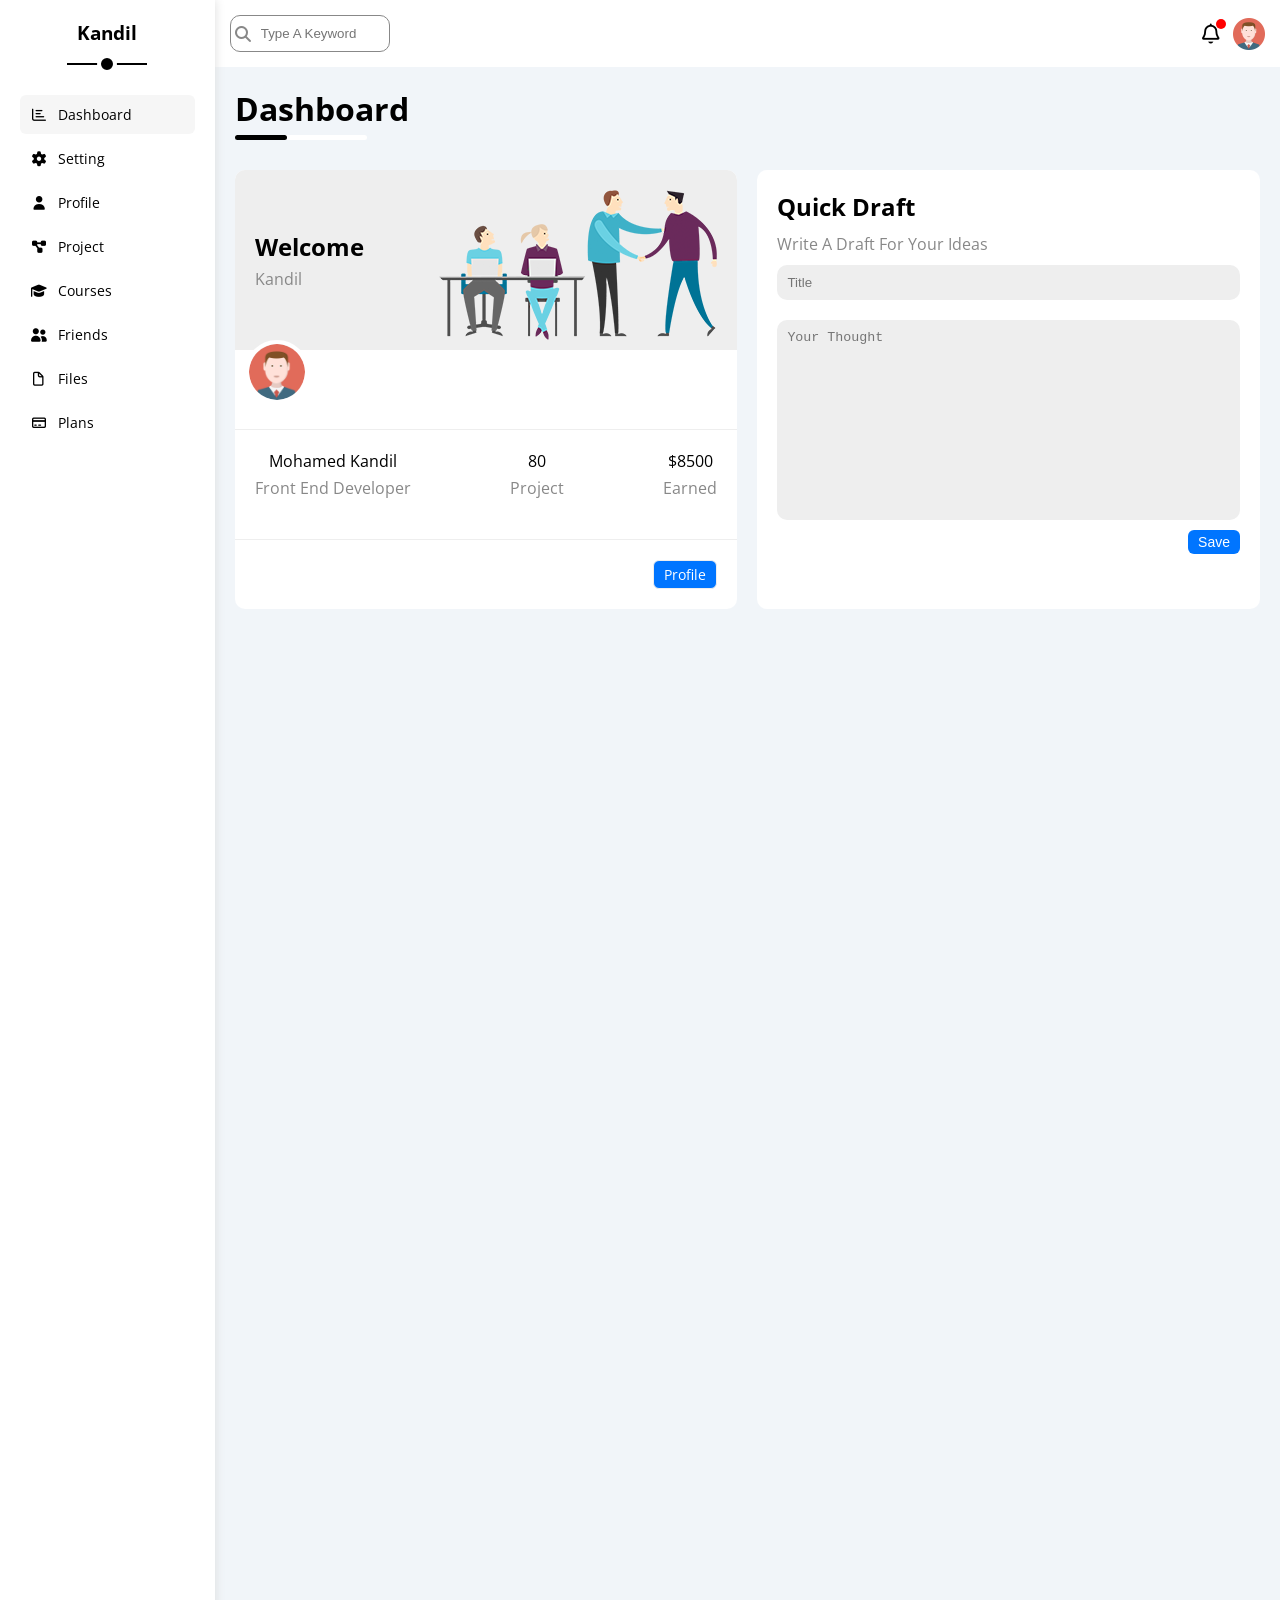
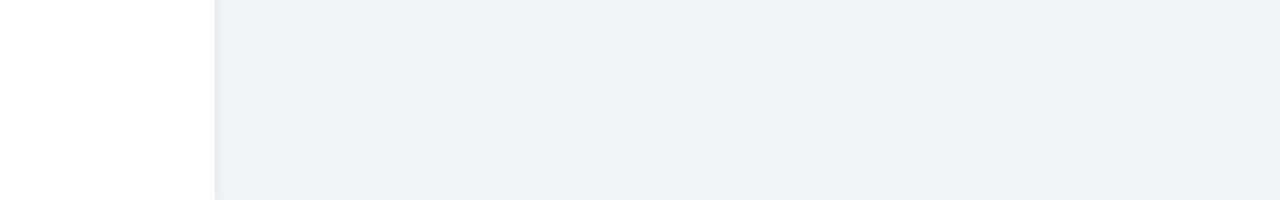
==== index.html @ 18e1a75b "Template 4 Dashboard" ====
<!doctype html>
<html lang="en">
  <head>
    <meta charset="UTF-8" />
    <meta name="viewport" content="width=device-width, initial-scale=1.0" />
    <!-- Google Fonts -->
    <link rel="preconnect" href="https://fonts.googleapis.com" />
    <link rel="preconnect" href="https://fonts.gstatic.com" crossorigin />
    <link
      href="https://fonts.googleapis.com/css2?family=Open+Sans:ital,wght@0,300..800;1,300..800&display=swap"
      rel="stylesheet"
    />
    <!-- Google Fonts -->
    <!-- Font Awesome -->
    <link rel="stylesheet" href="css/all.min.css" />
    <!-- Font Awesome -->
    <!-- FrameWorke Css -->
    <link rel="stylesheet" href="css/framework.css" />
    <!-- FrameWorke Css -->
    <!-- Master Css -->
    <link rel="stylesheet" href="css/master.css" />
    <!-- Master Css -->
    <title>Kandil | Dashboard</title>
  </head>
  <body>
    <div class="page d-flex">
      <div class="sidebar bg-white p-20 p-relative">
        <h3 class="p-relative txt-center mt-0">Kandil</h3>
        <ul>
          <li>
            <a
              class="active d-flex align-center c-black fs-14 radius-6 p-10"
              href="index.html"
            >
              <i class="fa-regular fa-chart-bar fa-fw"></i>
              <span class="hide-mobile">Dashboard</span>
            </a>
          </li>

          <li>
            <a
              class="d-flex align-center c-black fs-14 radius-6 p-10"
              href="settings.html"
            >
              <i class="fa-solid fa-gear fa-fw"></i>
              <span>Setting</span>
            </a>
          </li>

          <li>
            <a
              class="d-flex align-center c-black fs-14 radius-6 p-10"
              href="profile.html"
            >
              <i class="fa-solid fa-user fa-fw"></i>
              <span>Profile</span>
            </a>
          </li>

          <li>
            <a
              class="d-flex align-center c-black fs-14 radius-6 p-10"
              href="project.html"
            >
              <i class="fa-solid fa-diagram-project fa-fw"></i>
              <span>Project</span>
            </a>
          </li>

          <li>
            <a
              class="d-flex align-center c-black fs-14 radius-6 p-10"
              href="courses.html"
            >
              <i class="fa-solid fa-graduation-cap fa-fw"></i>
              <span>Courses</span>
            </a>
          </li>

          <li>
            <a
              class="d-flex align-center c-black fs-14 radius-6 p-10"
              href="friends.html"
            >
              <i class="fa-solid fa-user-group fa-fw"></i>
              <span>Friends</span>
            </a>
          </li>

          <li>
            <a
              class="d-flex align-center c-black fs-14 radius-6 p-10"
              href="files.html"
            >
              <i class="fa-regular fa-file fa-fw"></i>
              <span>Files</span>
            </a>
          </li>

          <li>
            <a
              class="d-flex align-center c-black fs-14 radius-6 p-10"
              href="plans.html"
            >
              <i class="fa-regular fa-credit-card fa-fw"></i>
              <span>Plans</span>
            </a>
          </li>
        </ul>
      </div>
      <div class="content full-width">
        <div class="head bg-white p-15 flex-between">
          <div class="search p-relative">
            <input type="search" placeholder="Type A Keyword" />
          </div>

          <div class="icons d-flex align-center">
            <span class="notification p-relative">
              <i class="fa-regular fa-bell fa-lg"></i>
            </span>
            <img src="images/avatar.png" alt="avatar image" />
          </div>
        </div>
        <h1 class="p-relative">Dashboard</h1>

        <div class="wrapper d-grid gap-20">
          <div class="welcome bg-white radius-10 txt-c-mobile d-block-mobile">
            <div class="intro bg-eee p-20 d-flex flex-between">
              <div>
                <h2 class="m-0">Welcome</h2>
                <p class="c-grey mt-5">Kandil</p>
              </div>
              <img
                src="images/welcome.png"
                class="d-none-mobile"
                alt="welcome image"
              />
            </div>

            <img class="avatar" src="images/avatar.png" alt="avatar image" />

            <div
              class="body d-flex flex-between p-20 d-block-mobile txt-center"
            >
              <div class="txt-center mb-20">
                Mohamed Kandil
                <span class="d-block c-grey mt-5">Front End Developer</span>
              </div>
              <div class="txt-center mb-20">
                80
                <span class="d-block c-grey mt-5">Project</span>
              </div>
              <div class="txt-center mb-20">
                $8500
                <span class="d-block c-grey mt-5">Earned</span>
              </div>
            </div>
            <div class="p-20">
              <a href="profile.html" class="btn-shape visit">Profile</a>
            </div>
          </div>

          <div class="quik-draft bg-white radius-10 p-20">
            <h2 class="m-0 mb-10">Quick Draft</h2>
            <p class="c-grey mb-10">Write A Draft For Your Ideas</p>
            <form class="full-width">
              <input
                class="d-block full-width mb-20 radius-10 p-10 bg-eee"
                type="text"
                placeholder="Title"
              />
              <textarea
                class="d-block full-width p-10 bg-eee radius-10"
                placeholder="Your Thought"
              ></textarea>
            </form>
            <input type="submit" value="Save" class="save btn-shape" />
          </div>
          <!--
          <div class="yearly-targets bg-white radius-6">
            <h2>Yearly Targets</h2>
          </div>

          <div class="tickets-statistics bg-white radius-6">
            <h2>Tickets Statistics</h2>
          </div>

          <div class="latest-news bg-white radius-6"><h2>Latest News</h2></div>

          <div class="latest-tasks bg-white radius-6">
            <h2>Latest Tasks</h2>
          </div>

          <div class="top-search-items bg-white radius-6">
            <h2>Top Search Items</h2>
          </div>

          <div class="latest-uploads bg-white radius-6">
            <h2>Latest Uploads</h2>
          </div>

          <div class="last-project-progress bg-white radius-6">
            <h2>Last Project Progress</h2>
          </div>

          <div class="reminders bg-white radius-6"><h2>Reminders</h2></div>

          <div class="latest-post bg-white radius-6"><h2>Latest Post</h2></div>

          <div class="social-media bg-white radius-6">
            <h2>Social Media Stats</h2>
          </div>

          <div class="projects bg-white radius-6"><h2>Projects</h2></div> -->
        </div>
      </div>
    </div>
  </body>
</html>
---- css/framework.css ----
/*Start Box Model */
.d-block {
  display: block;
}
.d-flex {
  display: flex;
}
.justify-center {
  justify-content: center;
}
.align-center {
  align-items: center;
}
.flex-between {
  display: flex;
  justify-content: space-between;
  align-items: center;
}
.d-grid {
  display: grid;
}
.gap-20 {
  gap: 20px;
}
/* End Box Model */
/* Start Padding */
.p-10 {
  padding: 10px;
}
.p-15 {
  padding: 15px;
}
.p-20 {
  padding: 20px;
}
/* End Padding */
/* Start Margin */
.m-20 {
  margin: 20px;
}
.mt-0 {
  margin-top: 0;
}
.mt-5 {
  margin-top: 5px;
}
.mr-10 {
  margin-right: 10px;
}
.mb-10 {
  margin-bottom: 10px;
}
.mb-20 {
  margin-bottom: 20px;
}
/* End Margin */
/* Start Colors */
.bg-white {
  background-color: white;
}
.bg-green {
  background-color: #f6f6f6;
}
.bg-eee {
  background-color: #eee;
}
.c-black {
  color: black;
}
.c-grey {
  color: var(--grey-color);
}
/* End Colors */
/* Start Fonts */
.txt-center {
  text-align: center;
}
.fs-14 {
  font-size: 14px;
}
/* End Fonts */
/* Start Border */
.radius-6 {
  border-radius: 6px;
}
.radius-10 {
  border-radius: 10px;
}
/* End Border */
/* Start Position */
.p-relative {
  position: relative;
}
/* End Position*/
/* Start Width */
.full-width {
  width: 100%;
}
/* End Width */
/* Start Mobile Media */
@media (max-width: 767px) {
  .txt-c-in-mobile {
    text-align: center;
  }
  .d-block-mobile {
    display: block;
  }
  .d-none-mobile {
    display: none;
  }
}
/* End Mobile Media */
.btn-shape {
  font-size: 14px;
  border: 1px solid #eee;
  border-radius: 6px;
  padding: 4px 10px;
  background-color: var(--blue-color);
  color: white;
  cursor: pointer;
}
---- css/master.css ----
:root {
  --blue-color: #0075ff;
  --blue-alt-color: #0d69d5;
  --orang-color: #f59e0b;
  --red-colo: #f44336;
  --grey-color: #888;
}
* {
  box-sizing: border-box;
  padding: 0;
  margin: 0;
}
body {
  font-family: "Open Sans", sans-serif;
}
*:focus {
  outline: none;
}
a {
  text-decoration: none;
}
ul {
  list-style: none;
}

::-webkit-scrollbar {
  width: 15px;
}
::-webkit-scrollbar-track {
  background-color: white;
}
::-webkit-scrollbar-thumb {
  background-color: var(--blue-color);
}
::-webkit-scrollbar-thumb:hover {
  background-color: var(--blue-alt-color);
}
/*Start Sidbar*/
.page {
  background-color: #f1f5f9;
  min-height: 200vh;
}
.sidebar {
  width: 250px;
  box-shadow: 0 0 10px #ddd;
}
.sidebar > h3 {
  margin-bottom: 50px;
}
.sidebar > h3::before {
  content: "";
  position: absolute;
  background-color: black;
  width: 80px;
  height: 2px;
  bottom: -20px;
  left: 50%;
  transform: translateX(-50%);
}
.sidebar > h3::after {
  content: "";
  position: absolute;
  background-color: black;
  width: 12px;
  height: 12px;
  border-radius: 50%;
  left: 50%;
  transform: translateX(-50%);
  bottom: -29px;
  border: 4px solid white;
}
.sidebar ul li a {
  margin-bottom: 5px;
  transition: 0.3s;
}
.sidebar ul li a span {
  font-size: 14px;
  margin-left: 10px;
}
.sidebar ul li a.active,
.sidebar ul li a:hover {
  background-color: #f6f6f6;
}
@media (max-width: 767px) {
  .sidebar {
    width: 58px;
    padding: 10px;
  }
  .sidebar > h3 {
    font-size: 13px;
    margin-bottom: 15px;
  }
  .sidebar > h3::before,
  .sidebar > h3::after {
    display: none;
  }
  .sidebar ul li span {
    display: none;
  }
}
/*End Sidbar*/
/* Start Content => Head */
.content {
  overflow: hidden;
}
.head .search::before {
  content: "\f002";
  position: absolute;
  font-family: "Font Awesome 5 Free";
  font-weight: 900;
  color: var(--grey-color);
  top: 50%;
  left: 5px;
  transform: translateY(-50%);
}
.head .search input {
  padding: 10px;
  padding-left: 30px;
  border: 1px solid var(--grey-color);
  border-radius: 10px;
  width: 160px;
  caret-color: var(--grey-color);
  transition: 0.3s;
}
.head .search input:focus {
  width: 200px;
}
.head .search input:focus::placeholder {
  opacity: 0;
}

.head .icons .notification::before {
  content: "";
  position: absolute;
  width: 10px;
  height: 10px;
  border-radius: 50%;
  background-color: red;
  top: -4px;
  right: -3px;
}
.head .icons img {
  width: 32px;
  height: 32px;
  margin-left: 10px;
}
/* End Content => Head*/
/* Start page Heading */
.page h1 {
  margin: 20px 20px 40px;
}
.page h1::before,
.page h1::after {
  content: "";
  position: absolute;
  height: 3px;
  left: 0;
  bottom: -10px;
  border: 1px solid transparent;
  border-radius: 10px;
}
.page h1::before {
  background-color: white;
  width: 130px;
}
.page h1::after {
  background-color: black;
  width: 50px;
}
/* End page Heading */
/* Start Wrapper */
.wrapper {
  grid-template-columns: repeat(auto-fill, minmax(450px, 1fr));
  margin-left: 20px;
  margin-right: 20px;
}
.wrapper .welcome {
  overflow: hidden;
}
.wrapper .welcome .intro img {
  margin-bottom: -10px;
}
.wrapper .welcome img.avatar {
  width: 64px;
  height: 64px;
  border-radius: 50%;
  border: 4px solid white;
  margin-top: -10px;
  margin-left: 10px;
}
@media (max-width: 767px) {
  .wrapper .welcome img.avatar {
    text-align: center;
    display: block;
    margin: -10px auto;
  }
}
.wrapper .welcome .body {
  margin-top: 20px;
  border-top: 1px solid #eee;
  border-bottom: 1px solid #eee;
}
.wrapper .welcome .visit {
  display: block;
  width: fit-content;
  margin-left: auto;
}
.quik-draft input {
  outline: none;
  border: none;
}
.quik-draft textarea {
  resize: none;
  border: none;
  height: 200px;
}
.quik-draft .save {
  display: block;
  width: fit-content;
  margin-left: auto;
  margin-top: 10px;
}
@media (max-width: 767px) {
  .wrapper {
    grid-template-columns: minmax(200px, 1fr);
  }
}
/* End Wrapper */
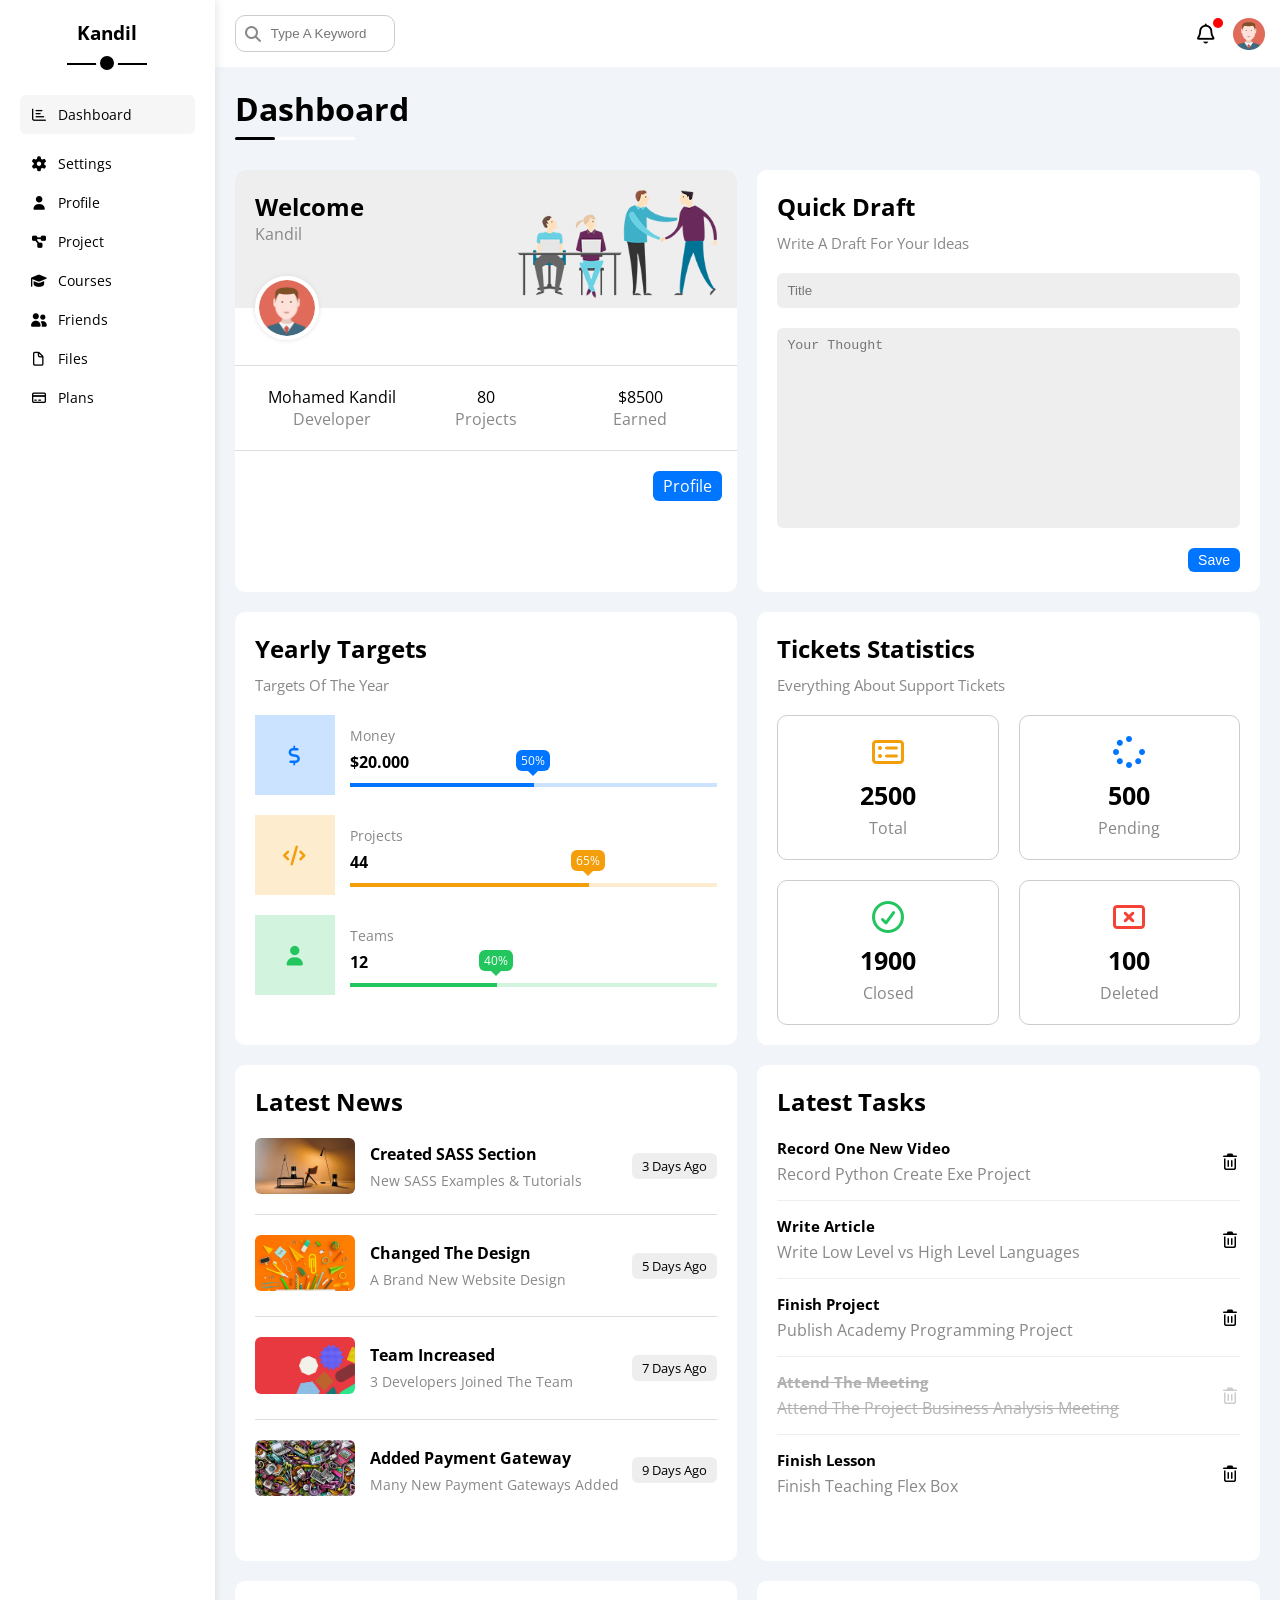
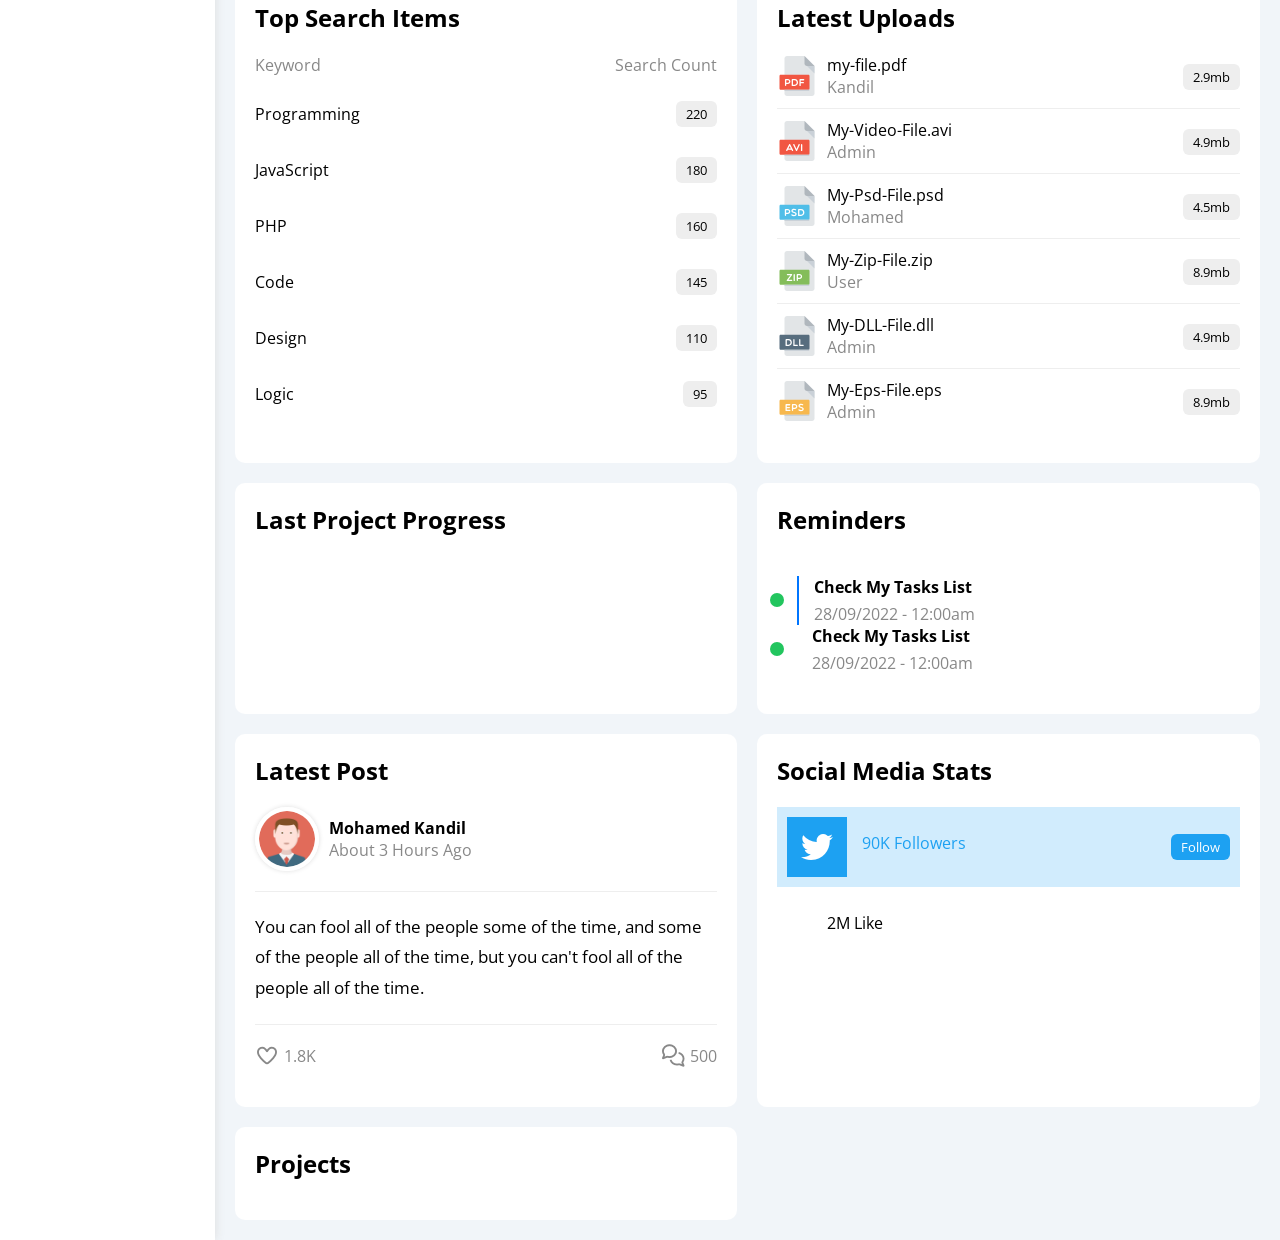
==== commit 8137ae4e: "add Top Search section" ====
--- a/index.html
+++ b/index.html
@@ -22,18 +22,20 @@
     <!-- Master Css -->
     <title>Kandil | Dashboard</title>
   </head>
+
   <body>
     <div class="page d-flex">
+      <!-- Start Sidebar -->
       <div class="sidebar bg-white p-20 p-relative">
-        <h3 class="p-relative txt-center mt-0">Kandil</h3>
+        <h3 class="m-0 txt-center p-relative">Kandil</h3>
         <ul>
           <li>
             <a
-              class="active d-flex align-center c-black fs-14 radius-6 p-10"
+              class="active d-flex align-center fs-14 c-black radius-6 p-10 mb-10"
               href="index.html"
             >
               <i class="fa-regular fa-chart-bar fa-fw"></i>
-              <span class="hide-mobile">Dashboard</span>
+              <span class="">Dashboard</span>
             </a>
           </li>
 
@@ -43,7 +45,7 @@
               href="settings.html"
             >
               <i class="fa-solid fa-gear fa-fw"></i>
-              <span>Setting</span>
+              <span>Settings</span>
             </a>
           </li>
 
@@ -108,12 +110,15 @@
           </li>
         </ul>
       </div>
-      <div class="content full-width">
+      <!-- End Sidebar -->
+
+      <!-- Start Content -->
+      <div class="content w-full">
+        <!-- Start Head -->
         <div class="head bg-white p-15 flex-between">
           <div class="search p-relative">
-            <input type="search" placeholder="Type A Keyword" />
-          </div>
-
+            <input class="p-10" type="search" placeholder="Type A Keyword" />
+          </div>
           <div class="icons d-flex align-center">
             <span class="notification p-relative">
               <i class="fa-regular fa-bell fa-lg"></i>
@@ -121,99 +126,462 @@
             <img src="images/avatar.png" alt="avatar image" />
           </div>
         </div>
+        <!-- End Head -->
+
+        <!-- Start Heading -->
         <h1 class="p-relative">Dashboard</h1>
+        <!-- End Heading -->
 
         <div class="wrapper d-grid gap-20">
-          <div class="welcome bg-white radius-10 txt-c-mobile d-block-mobile">
-            <div class="intro bg-eee p-20 d-flex flex-between">
-              <div>
-                <h2 class="m-0">Welcome</h2>
-                <p class="c-grey mt-5">Kandil</p>
+          <!-- Start  Box Welcome -->
+          <div class="welcome bg-white radius-10 txt-c-mobile">
+            <div class="intro d-flex space-between bg-eee p-20">
+              <div>
+                <h2 class="mt-0">Welcome</h2>
+                <p class="c-grey">Kandil</p>
               </div>
               <img
                 src="images/welcome.png"
+                alt="welcome image"
                 class="d-none-mobile"
-                alt="welcome image"
               />
             </div>
-
-            <img class="avatar" src="images/avatar.png" alt="avatar image" />
-
-            <div
-              class="body d-flex flex-between p-20 d-block-mobile txt-center"
-            >
-              <div class="txt-center mb-20">
-                Mohamed Kandil
-                <span class="d-block c-grey mt-5">Front End Developer</span>
-              </div>
-              <div class="txt-center mb-20">
-                80
-                <span class="d-block c-grey mt-5">Project</span>
-              </div>
-              <div class="txt-center mb-20">
-                $8500
-                <span class="d-block c-grey mt-5">Earned</span>
-              </div>
-            </div>
-            <div class="p-20">
-              <a href="profile.html" class="btn-shape visit">Profile</a>
-            </div>
-          </div>
-
-          <div class="quik-draft bg-white radius-10 p-20">
-            <h2 class="m-0 mb-10">Quick Draft</h2>
-            <p class="c-grey mb-10">Write A Draft For Your Ideas</p>
-            <form class="full-width">
+            <img src="images/avatar.png" alt="avatar image" class="avatar" />
+            <div class="body d-flex txt-center p-20 mt-20 mb-20 d-block-mobile">
+              <div>
+                Mohamed Kandil<span class="c-grey d-block">Developer</span>
+              </div>
+              <div>80<span class="c-grey d-block">Projects</span></div>
+              <div>$8500 <span class="c-grey d-block">Earned</span></div>
+            </div>
+            <a
+              href="profile.htlm"
+              class="visit bg-blue c-white d-block w-fit btn-shape"
+              >Profile</a
+            >
+          </div>
+          <!-- End  Box Welcome -->
+
+          <!-- Start Box Quick Draft -->
+          <div class="quick-draft p-20 bg-white radius-10">
+            <h2 class="mt-0 mb-10">Quick Draft</h2>
+            <p class="mt-0 mb-20 c-grey fs-15">Write A Draft For Your Ideas</p>
+
+            <form>
               <input
-                class="d-block full-width mb-20 radius-10 p-10 bg-eee"
                 type="text"
                 placeholder="Title"
+                class="d-block w-full p-10 radius-6 mb-20 bg-eee"
               />
               <textarea
-                class="d-block full-width p-10 bg-eee radius-10"
                 placeholder="Your Thought"
+                class="d-block w-full p-10 radius-6 mb-20 bg-eee"
               ></textarea>
+              <input
+                type="submit"
+                value="Save"
+                class="save fs-14 bg-blue c-white d-block w-fit btn-shape"
+              />
             </form>
-            <input type="submit" value="Save" class="save btn-shape" />
-          </div>
-          <!--
-          <div class="yearly-targets bg-white radius-6">
-            <h2>Yearly Targets</h2>
-          </div>
-
-          <div class="tickets-statistics bg-white radius-6">
-            <h2>Tickets Statistics</h2>
-          </div>
-
-          <div class="latest-news bg-white radius-6"><h2>Latest News</h2></div>
-
-          <div class="latest-tasks bg-white radius-6">
-            <h2>Latest Tasks</h2>
-          </div>
-
-          <div class="top-search-items bg-white radius-6">
-            <h2>Top Search Items</h2>
-          </div>
-
-          <div class="latest-uploads bg-white radius-6">
-            <h2>Latest Uploads</h2>
-          </div>
-
-          <div class="last-project-progress bg-white radius-6">
-            <h2>Last Project Progress</h2>
-          </div>
-
-          <div class="reminders bg-white radius-6"><h2>Reminders</h2></div>
-
-          <div class="latest-post bg-white radius-6"><h2>Latest Post</h2></div>
-
-          <div class="social-media bg-white radius-6">
-            <h2>Social Media Stats</h2>
-          </div>
-
-          <div class="projects bg-white radius-6"><h2>Projects</h2></div> -->
+          </div>
+          <!-- End Box Quick Draft -->
+
+          <!-- Start Box Yearly Targets -->
+          <div class="targets p-20 bg-white radius-10">
+            <h2 class="mt-0 mb-10">Yearly Targets</h2>
+            <p class="mt-0 mb-20 c-grey fs-15">Targets Of The Year</p>
+
+            <div class="target-row mb-20 flex-center blue">
+              <div class="icon flex-center blue">
+                <i class="fa-solid fa-dollar-sign fa-lg c-blue"></i>
+              </div>
+
+              <div class="details">
+                <span class="c-grey fs-14">Money</span>
+                <span class="d-block mt-5 mb-10 fw-bold">$20.000</span>
+                <div class="progress p-relative">
+                  <span class="bg-blue blue" style="width: 50%">
+                    <span class="bg-blue">50%</span>
+                  </span>
+                </div>
+              </div>
+            </div>
+
+            <div class="target-row mb-20 flex-center orange">
+              <div class="icon flex-center orange">
+                <i class="fa-solid fa-code fa-lg c-orange"></i>
+              </div>
+
+              <div class="details">
+                <span class="c-grey fs-14">Projects</span>
+                <span class="d-block mt-5 mb-10 fw-bold">44</span>
+                <div class="progress p-relative">
+                  <span class="bg-orange orange" style="width: 65%">
+                    <span class="bg-orange">65%</span>
+                  </span>
+                </div>
+              </div>
+            </div>
+
+            <div class="target-row mb-20 flex-center green">
+              <div class="icon flex-center green">
+                <i class="fa-solid fa-user fa-lg c-green"></i>
+              </div>
+
+              <div class="details">
+                <span class="c-grey fs-14">Teams</span>
+                <span class="d-block mt-5 mb-10 fw-bold">12</span>
+                <div class="progress p-relative">
+                  <span class="bg-green green" style="width: 40%">
+                    <span class="bg-green">40%</span>
+                  </span>
+                </div>
+              </div>
+            </div>
+          </div>
+          <!-- Start Box Yearly Targets -->
+
+          <!-- Start Tickets -->
+          <div class="tickets p-20 bg-white radius-10">
+            <h2 class="mt-0 mb-10">Tickets Statistics</h2>
+            <p class="mt-0 mb-20 c-grey fs-15">
+              Everything About Support Tickets
+            </p>
+            <div class="d-flex gap-20 f-wrap txt-center">
+              <div class="box p-20 radius-10 c-grey">
+                <i
+                  class="fa-regular fa-rectangle-list fa-2x mb-10 c-orange"
+                ></i>
+                <span class="d-block mb-5 c-black fs-25 fw-bold">2500</span
+                >Total
+              </div>
+
+              <div class="box p-20 radius-10 c-grey">
+                <i class="fa-solid fa-spinner fa-2x mb-10 c-blue"></i>
+                <span class="d-block mb-5 c-black fs-25 fw-bold">500</span
+                >Pending
+              </div>
+
+              <div class="box p-20 radius-10 c-grey">
+                <i class="fa-regular fa-circle-check fa-2x mb-10 c-green"></i>
+                <span class="d-block mb-5 c-black fs-25 fw-bold">1900</span
+                >Closed
+              </div>
+
+              <div class="box p-20 radius-10 c-grey">
+                <i class="fa-regular fa-rectangle-xmark fa-2x mb-10 c-red"></i>
+                <span class="d-block mb-5 c-black fs-25 fw-bold">100</span
+                >Deleted
+              </div>
+            </div>
+          </div>
+          <!-- End Tickets -->
+
+          <!-- Start News -->
+          <div class="news p-20 bg-white radius-10">
+            <h2 class="mt-0 mb-20">Latest News</h2>
+
+            <div class="new-row d-flex flex-between mb-20 pb-20">
+              <img src="images/news-01.png" alt="news-01" class="radius-6" />
+              <div class="info">
+                <h3 class="mt-0 mb-6 fs-16">Created SASS Section</h3>
+                <p class="c-grey fs-14">New SASS Examples & Tutorials</p>
+              </div>
+              <div class="btn-shape bg-eee w-fit fs-13">3 Days Ago</div>
+            </div>
+
+            <div class="new-row d-flex flex-between mb-20 pb-20">
+              <div>
+                <img src="images/news-02.png" alt="news-02" class="radius-6" />
+              </div>
+              <div class="info">
+                <h3 class="mt-0 mb-6 fs-16">Changed The Design</h3>
+                <p class="c-grey fs-14">A Brand New Website Design</p>
+              </div>
+              <div class="btn-shape bg-eee w-fit fs-13">5 Days Ago</div>
+            </div>
+
+            <div class="new-row d-flex flex-between mb-20 pb-20">
+              <div>
+                <img src="images/news-03.png" alt="news-03" class="radius-6" />
+              </div>
+              <div class="info">
+                <h3 class="mt-0 mb-6 fs-16">Team Increased</h3>
+                <p class="c-grey fs-14">3 Developers Joined The Team</p>
+              </div>
+              <div class="btn-shape bg-eee w-fit fs-13">7 Days Ago</div>
+            </div>
+
+            <div class="new-row d-flex flex-between mb-20 pb-20">
+              <div>
+                <img src="images/news-04.png" alt="news-04" class="radius-6" />
+              </div>
+              <div class="info">
+                <h3 class="mt-0 mb-6 fs-16">Added Payment Gateway</h3>
+                <p class="c-grey fs-14">Many New Payment Gateways Added</p>
+              </div>
+              <div class="btn-shape bg-eee w-fit fs-13">9 Days Ago</div>
+            </div>
+          </div>
+          <!-- End News -->
+
+          <!-- Start Tasks -->
+          <div class="tasks p-20 bg-white radius-10">
+            <h2 class="mt-0 mb-20">Latest Tasks</h2>
+
+            <div class="task-row flex-between mb-15 pb-15">
+              <div class="info">
+                <h2 class="mb-5 fs-15">Record One New Video</h2>
+                <p class="m-0 c-grey">Record Python Create Exe Project</p>
+              </div>
+
+              <div class="icon">
+                <i class="fa-regular fa-trash-can delete"></i>
+              </div>
+            </div>
+
+            <div class="task-row flex-between mb-15 pb-15">
+              <div class="info">
+                <h2 class="mb-5 fs-15">Write Article</h2>
+                <p class="m-0 c-grey">
+                  Write Low Level vs High Level Languages
+                </p>
+              </div>
+              <div class="icon">
+                <i class="fa-regular fa-trash-can delete"></i>
+              </div>
+            </div>
+
+            <div class="task-row flex-between mb-15 pb-15">
+              <div class="info">
+                <h2 class="mb-5 fs-15">Finish Project</h2>
+                <p class="m-0 c-grey">Publish Academy Programming Project</p>
+              </div>
+              <div class="icon">
+                <i class="fa-regular fa-trash-can delete"></i>
+              </div>
+            </div>
+
+            <div class="task-row flex-between mb-15 pb-15">
+              <div class="info done">
+                <h2 class="mb-5 fs-15">Attend The Meeting</h2>
+                <p class="m-0">Attend The Project Business Analysis Meeting</p>
+              </div>
+              <div class="icon c-ccc">
+                <i class="fa-regular fa-trash-can delete"></i>
+              </div>
+            </div>
+
+            <div class="task-row flex-between mb-15 pb-15">
+              <div class="info">
+                <h2 class="mb-5 fs-15">Finish Lesson</h2>
+                <p class="m-0 c-grey">Finish Teaching Flex Box</p>
+              </div>
+              <div class="icon">
+                <i class="fa-regular fa-trash-can delete"></i>
+              </div>
+            </div>
+          </div>
+          <!-- End Tasks -->
+
+          <!-- Start Top Search Items -->
+          <div class="search p-20 bg-white radius-10">
+            <h2 class="mt-0 mb-20">Top Search Items</h2>
+
+            <div class="item-head d-flex flex-between c-grey mb-10">
+              <div>Keyword</div>
+              <div>Search Count</div>
+            </div>
+
+            <div class="items d-flex flex-between pt-15 pb-15">
+              <span class="">Programming</span>
+              <span class="fs-13 bg-eee btn-shape">220</span>
+            </div>
+            <div class="items d-flex flex-between pt-15 pb-15">
+              <span>JavaScript</span>
+              <span class="fs-13 bg-eee btn-shape">180</span>
+            </div>
+            <div class="items d-flex flex-between pt-15 pb-15">
+              <span>PHP</span>
+              <span class="fs-13 bg-eee btn-shape">160</span>
+            </div>
+            <div class="items d-flex flex-between pt-15 pb-15">
+              <span>Code</span>
+              <span class="fs-13 bg-eee btn-shape">145</span>
+            </div>
+            <div class="items d-flex flex-between pt-15 pb-15">
+              <span>Design</span>
+              <span class="fs-13 bg-eee btn-shape">110</span>
+            </div>
+            <div class="items d-flex flex-between pt-15 pb-15">
+              <span>Logic</span>
+              <span class="fs-13 bg-eee btn-shape">95</span>
+            </div>
+          </div>
+          <!-- End Top Search Items -->
+
+          <!-- Start Uploads -->
+          <div class="uploads p-20 bg-white radius-10">
+            <h2 class="mt-0 mb-20">Latest Uploads</h2>
+
+            <div class="upload-row d-flex flex-between mb-10 pb-10">
+              <div class="d-flex align-center">
+                <img src="images/pdf.svg" alt="pdf image" />
+                <div>
+                  <span>my-file.pdf</span>
+                  <span class="d-block c-grey">Kandil</span>
+                </div>
+              </div>
+              <div><span class="btn-shape bg-eee fs-13">2.9mb</span></div>
+            </div>
+
+            <div class="upload-row d-flex flex-between mb-10 pb-10">
+              <div class="d-flex align-center">
+                <img src="images/avi.svg" alt="avi image" />
+                <div>
+                  <span>My-Video-File.avi</span>
+                  <span class="d-block c-grey">Admin</span>
+                </div>
+              </div>
+              <div><span class="btn-shape bg-eee fs-13">4.9mb</span></div>
+            </div>
+
+            <div class="upload-row d-flex flex-between mb-10 pb-10">
+              <div class="d-flex align-center">
+                <img src="images/psd.svg" alt="psd image" />
+                <div>
+                  <span>My-Psd-File.psd</span>
+                  <span class="d-block c-grey">Mohamed</span>
+                </div>
+              </div>
+              <div><span class="btn-shape bg-eee fs-13">4.5mb</span></div>
+            </div>
+
+            <div class="upload-row d-flex flex-between mb-10 pb-10">
+              <div class="d-flex align-center">
+                <img src="images/zip.svg" alt="psd image" />
+                <div>
+                  <span>My-Zip-File.zip</span>
+                  <span class="d-block c-grey">User</span>
+                </div>
+              </div>
+              <div><span class="btn-shape bg-eee fs-13">8.9mb</span></div>
+            </div>
+
+            <div class="upload-row d-flex flex-between mb-10 pb-10">
+              <div class="d-flex align-center">
+                <img src="images/dll.svg" alt="psd image" />
+                <div>
+                  <span>My-DLL-File.dll</span>
+                  <span class="d-block c-grey">Admin</span>
+                </div>
+              </div>
+              <div><span class="btn-shape bg-eee fs-13">4.9mb</span></div>
+            </div>
+
+            <div class="upload-row d-flex flex-between mb-10 pb-10">
+              <div class="d-flex align-center">
+                <img src="images/eps.svg" alt="psd image" />
+                <div>
+                  <span>My-Eps-File.eps</span>
+                  <span class="d-block c-grey">Admin</span>
+                </div>
+              </div>
+              <div><span class="btn-shape bg-eee fs-13">8.9mb</span></div>
+            </div>
+          </div>
+          <!-- End Uploads -->
+
+          <!-- Start Project Progress -->
+          <div class="project-progress p-20 bg-white radius-10">
+            <h2 class="mt-0 mb-20">Last Project Progress</h2>
+          </div>
+          <!-- End Project Progress -->
+
+          <!-- Start Reminders -->
+          <div class="reminders p-20 bg-white radius-10">
+            <h2 class="mt-0 mb-20">Reminders</h2>
+            <ul class="p-20">
+              <li class="p-relative">
+                <span class="circle"></span>
+                <div class="pl-15 blue">
+                  <p class="fw-bold mb-5">Check My Tasks List</p>
+                  <span class="d-block c-grey">28/09/2022 - 12:00am </span>
+                </div>
+              </li>
+
+              <li class="p-relative">
+                <span class="circle"></span>
+                <div class="pl-15 green">
+                  <p class="fw-bold mb-5">Check My Tasks List</p>
+                  <span class="d-block c-grey">28/09/2022 - 12:00am </span>
+                </div>
+              </li>
+            </ul>
+          </div>
+          <!-- End Reminders -->
+
+          <!-- Start Post -->
+          <div class="post p-20 bg-white radius-10">
+            <h2 class="mt-0 mb-20">Latest Post</h2>
+            <div class="post-header d-flex align-center pb-20">
+              <img src="images/avatar.png" alt="avatar image" />
+              <div>
+                <span class="d-block fw-bold">Mohamed Kandil</span>
+                <span class="d-block c-grey">About 3 Hours Ago</span>
+              </div>
+            </div>
+            <div class="post-paragraph pt-20 pb-20 fs-17">
+              <p>
+                You can fool all of the people some of the time, and some of the
+                people all of the time, but you can't fool all of the people all
+                of the time.
+              </p>
+            </div>
+            <div class="icons d-flex flex-between pt-20 pb-20 c-grey">
+              <div>
+                <i class="fa-regular fa-heart fa-lg"></i>
+                <span>1.8K</span>
+              </div>
+              <div>
+                <i class="fa-regular fa-comments fa-lg"></i>
+                <span>500</span>
+              </div>
+            </div>
+          </div>
+          <!-- End Post -->
+
+          <!-- Start Social Media -->
+          <div class="social-media p-20 bg-white radius-10">
+            <h2 class="mt-0 mb-20">Social Media Stats</h2>
+            <div class="box twitter flex-between p-10 mb-10">
+              <i
+                class="fa-brands fa-twitter fa-2x c-white d-flex flex-center"
+              ></i>
+              <span class="social-stats">90K Followers</span>
+              <a href="#" class="btn-shape fs-13 c-white">Follow</a>
+            </div>
+
+            <div class="box facebook flex-between p-10 mb-10">
+              <i
+                class="fa-brands fa-facebook-f fa-2x c-white d-flex flex-center"
+              ></i>
+              <span class="social-stats">2M Like</span>
+              <a href="#" class="btn-shape fs-13 c-white">Like</a>
+            </div>
+          </div>
+          <!-- End Social Media -->
+
+          <!-- Start Projects - table -->
+          <div class="project-table p-20 bg-white radius-10 w-full">
+            <h2 class="mt-0 mb-20">Projects</h2>
+          </div>
+          <!-- End  Projects - table -->
         </div>
       </div>
+      <!-- End Content -->
     </div>
   </body>
 </html>
+<!--  -->
+<!-- <i class="fa-solid fa-user fa-lg green"></i> -->
--- a/css/framework.css
+++ b/css/framework.css
@@ -1,4 +1,15 @@
+:root {
+  --blue-color: #0075ff;
+  --blue-alt-color: #0d69d5;
+  --orange-color: #f59e0b;
+  --green-color: #22c55e;
+  --red-color: #f44336;
+  --grey-color: #888;
+}
 /*Start Box Model */
+.d-none {
+  display: none;
+}
 .d-block {
   display: block;
 }
@@ -8,14 +19,25 @@
 .justify-center {
   justify-content: center;
 }
+.space-between {
+  justify-content: space-between;
+}
 .align-center {
   align-items: center;
+}
+.f-wrap {
+  flex-wrap: wrap;
 }
 .flex-between {
   display: flex;
   justify-content: space-between;
   align-items: center;
 }
+.flex-center {
+  display: flex;
+  justify-content: center;
+  align-items: center;
+}
 .d-grid {
   display: grid;
 }
@@ -23,7 +45,11 @@
   gap: 20px;
 }
 /* End Box Model */
+
 /* Start Padding */
+.p-0 {
+  padding: 0;
+}
 .p-10 {
   padding: 10px;
 }
@@ -33,8 +59,36 @@
 .p-20 {
   padding: 20px;
 }
+.p-40 {
+  padding: 40px;
+}
+.pt-15 {
+  padding-top: 15px;
+}
+.pt-20 {
+  padding-top: 20px;
+}
+.pr-10 {
+  padding-right: 10px;
+}
+.pb-15 {
+  padding-bottom: 15px;
+}
+.pb-10 {
+  padding-bottom: 10px;
+}
+.pb-20 {
+  padding-bottom: 20px;
+}
+.pl-15{
+  padding-left: 15px;
+}
 /* End Padding */
+
 /* Start Margin */
+.m-0 {
+  margin: 0;
+}
 .m-20 {
   margin: 20px;
 }
@@ -44,41 +98,123 @@
 .mt-5 {
   margin-top: 5px;
 }
+.mt-10 {
+  margin-top: 10px;
+}
+.mt-20 {
+  margin-top: 20px;
+}
 .mr-10 {
   margin-right: 10px;
 }
+.mr-15 {
+  margin-right: 15px;
+}
+.mr-20 {
+  margin-right: 20px;
+}
+.mb-5 {
+  margin-bottom: 5px;
+}
+.mb-6 {
+  margin-bottom: 6px;
+}
 .mb-10 {
   margin-bottom: 10px;
 }
+.mb-15 {
+  margin-bottom: 15px;
+}
 .mb-20 {
   margin-bottom: 20px;
 }
+.ml-10 {
+  margin-left: 10px;
+}
 /* End Margin */
+
 /* Start Colors */
+.c-white {
+  color: white;
+}
+.c-black {
+  color: black;
+}
+.c-grey {
+  color: var(--grey-color);
+}
+.c-blue {
+  color: var(--blue-color);
+}
+.c-orange {
+  color: var(--orange-color);
+}
+.c-red {
+  color: var(--red-color);
+}
+.c-green {
+  color: var(--green-color);
+}
+.c-ccc {
+  color: #ccc;
+}
+
+/* End Colors */
+
+/* Start Background - Colors */
 .bg-white {
   background-color: white;
 }
+.bg-grey {
+  background-color: #f6f6f6;
+}
+.bg-blue {
+  background-color: var(--blue-color);
+}
+.bg-orange {
+  background-color: var(--orange-color);
+}
 .bg-green {
-  background-color: #f6f6f6;
+  background-color: var(--green-color);
 }
 .bg-eee {
   background-color: #eee;
 }
-.c-black {
-  color: black;
-}
-.c-grey {
-  color: var(--grey-color);
-}
-/* End Colors */
+/* End Background - Colors */
+
 /* Start Fonts */
 .txt-center {
   text-align: center;
 }
+.fs-13 {
+  font-size: 13px;
+}
 .fs-14 {
   font-size: 14px;
 }
+.fs-15 {
+  font-size: 15px;
+}
+.fs-16 {
+  font-size: 16px;
+}
+.fs-17 {
+  font-size: 17px;
+}
+.fs-18 {
+  font-size: 18px;
+}
+.fs-20 {
+  font-size: 20px;
+}
+.fs-25 {
+  font-size: 25px;
+}
+.fw-bold {
+  font-weight: 700;
+}
 /* End Fonts */
+
 /* Start Border */
 .radius-6 {
   border-radius: 6px;
@@ -87,19 +223,28 @@
   border-radius: 10px;
 }
 /* End Border */
+
 /* Start Position */
 .p-relative {
   position: relative;
 }
+.p-absolute {
+  position: absolute;
+}
 /* End Position*/
+
 /* Start Width */
-.full-width {
+.w-full {
   width: 100%;
 }
+.w-fit {
+  width: fit-content;
+}
 /* End Width */
+
 /* Start Mobile Media */
 @media (max-width: 767px) {
-  .txt-c-in-mobile {
+  .txt-c-mobile {
     text-align: center;
   }
   .d-block-mobile {
@@ -108,14 +253,15 @@
   .d-none-mobile {
     display: none;
   }
+  .w-100 {
+    width: 100%;
+  }
 }
 /* End Mobile Media */
+
+/* Start Static Shap */
 .btn-shape {
-  font-size: 14px;
-  border: 1px solid #eee;
   border-radius: 6px;
   padding: 4px 10px;
-  background-color: var(--blue-color);
-  color: white;
-  cursor: pointer;
-}
+}
+/* End Static Shap */
--- a/css/master.css
+++ b/css/master.css
@@ -1,8 +1,9 @@
 :root {
   --blue-color: #0075ff;
   --blue-alt-color: #0d69d5;
-  --orang-color: #f59e0b;
-  --red-colo: #f44336;
+  --orange-color: #f59e0b;
+  --green-color: #22c55e;
+  --red-color: #f44336;
   --grey-color: #888;
 }
 * {
@@ -21,8 +22,8 @@
 }
 ul {
   list-style: none;
-}
-
+  padding: 0;
+}
 ::-webkit-scrollbar {
   width: 15px;
 }
@@ -35,11 +36,14 @@
 ::-webkit-scrollbar-thumb:hover {
   background-color: var(--blue-alt-color);
 }
+/* Start Page */
+.page {
+  min-height: 100vh;
+  background-color: #f1f5f9;
+}
+/* End Page */
+
 /*Start Sidbar*/
-.page {
-  background-color: #f1f5f9;
-  min-height: 200vh;
-}
 .sidebar {
   width: 250px;
   box-shadow: 0 0 10px #ddd;
@@ -50,9 +54,9 @@
 .sidebar > h3::before {
   content: "";
   position: absolute;
-  background-color: black;
   width: 80px;
   height: 2px;
+  background-color: black;
   bottom: -20px;
   left: 50%;
   transform: translateX(-50%);
@@ -60,169 +64,407 @@
 .sidebar > h3::after {
   content: "";
   position: absolute;
+  width: 14px;
+  height: 14px;
+  border-radius: 50%;
   background-color: black;
-  width: 12px;
-  height: 12px;
-  border-radius: 50%;
+  bottom: -29px;
   left: 50%;
   transform: translateX(-50%);
-  bottom: -29px;
   border: 4px solid white;
 }
 .sidebar ul li a {
-  margin-bottom: 5px;
-  transition: 0.3s;
-}
+  transition: 0.3s;
+}
+.sidebar ul li a.active,
+.sidebar ul li a:hover {
+  background-color: #f6f6f6;
+}
+
 .sidebar ul li a span {
   font-size: 14px;
   margin-left: 10px;
-}
-.sidebar ul li a.active,
-.sidebar ul li a:hover {
-  background-color: #f6f6f6;
 }
 @media (max-width: 767px) {
   .sidebar {
     width: 58px;
     padding: 10px;
   }
-  .sidebar > h3 {
+  .sidebar h3 {
     font-size: 13px;
     margin-bottom: 15px;
   }
-  .sidebar > h3::before,
-  .sidebar > h3::after {
+  .sidebar h3::before,
+  .sidebar h3::after {
     display: none;
   }
-  .sidebar ul li span {
+  .sidebar span {
     display: none;
   }
 }
+
 /*End Sidbar*/
+
 /* Start Content => Head */
 .content {
   overflow: hidden;
 }
 .head .search::before {
   content: "\f002";
-  position: absolute;
-  font-family: "Font Awesome 5 Free";
+  font-family: var(--fa-family-classic);
   font-weight: 900;
+  position: absolute;
+  left: 15px;
+  top: 50%;
+  transform: translateY(-50%);
   color: var(--grey-color);
-  top: 50%;
-  left: 5px;
-  transform: translateY(-50%);
 }
 .head .search input {
-  padding: 10px;
-  padding-left: 30px;
-  border: 1px solid var(--grey-color);
+  border: 1px solid #ccc;
+  caret-color: var(--grey-color);
   border-radius: 10px;
+  margin-left: 5px;
+  padding-left: 35px;
   width: 160px;
-  caret-color: var(--grey-color);
   transition: 0.3s;
 }
 .head .search input:focus {
   width: 200px;
 }
 .head .search input:focus::placeholder {
-  opacity: 0;
-}
-
+  color: transparent; /* or  opacity: 0; */
+}
 .head .icons .notification::before {
   content: "";
   position: absolute;
   width: 10px;
   height: 10px;
-  border-radius: 50%;
   background-color: red;
-  top: -4px;
-  right: -3px;
+  border-radius: 50%;
+  top: -5px;
+  right: -5px;
 }
 .head .icons img {
   width: 32px;
   height: 32px;
-  margin-left: 10px;
+  margin-left: 15px;
+  cursor: pointer;
 }
 /* End Content => Head*/
+
 /* Start page Heading */
+
 .page h1 {
   margin: 20px 20px 40px;
 }
 .page h1::before,
-.page h1::after {
+.page h1:after {
   content: "";
   position: absolute;
   height: 3px;
   left: 0;
   bottom: -10px;
-  border: 1px solid transparent;
-  border-radius: 10px;
+  border-radius: 6px;
 }
 .page h1::before {
+  width: 120px;
   background-color: white;
-  width: 130px;
 }
 .page h1::after {
+  width: 40px;
   background-color: black;
-  width: 50px;
 }
 /* End page Heading */
+
 /* Start Wrapper */
 .wrapper {
   grid-template-columns: repeat(auto-fill, minmax(450px, 1fr));
   margin-left: 20px;
   margin-right: 20px;
-}
-.wrapper .welcome {
-  overflow: hidden;
-}
-.wrapper .welcome .intro img {
-  margin-bottom: -10px;
-}
-.wrapper .welcome img.avatar {
-  width: 64px;
-  height: 64px;
-  border-radius: 50%;
-  border: 4px solid white;
-  margin-top: -10px;
-  margin-left: 10px;
-}
-@media (max-width: 767px) {
-  .wrapper .welcome img.avatar {
-    text-align: center;
-    display: block;
-    margin: -10px auto;
-  }
-}
-.wrapper .welcome .body {
-  margin-top: 20px;
-  border-top: 1px solid #eee;
-  border-bottom: 1px solid #eee;
-}
-.wrapper .welcome .visit {
-  display: block;
-  width: fit-content;
-  margin-left: auto;
-}
-.quik-draft input {
-  outline: none;
-  border: none;
-}
-.quik-draft textarea {
-  resize: none;
-  border: none;
-  height: 200px;
-}
-.quik-draft .save {
-  display: block;
-  width: fit-content;
-  margin-left: auto;
-  margin-top: 10px;
+  margin-bottom: 20px;
 }
 @media (max-width: 767px) {
   .wrapper {
     grid-template-columns: minmax(200px, 1fr);
-  }
-}
+    margin-left: 10px;
+    margin-right: 10px;
+    gap: 10px;
+  }
+}
+/* Start Box Welcome */
+.welcome {
+  overflow: hidden;
+}
+.welcome .intro img {
+  margin-bottom: -10px;
+  width: 200px;
+}
+.welcome img.avatar {
+  width: 64px;
+  height: 64px;
+  border-radius: 50%;
+  border: 4px solid white;
+  box-shadow: 0 0 5px #ddd;
+  margin-left: 20px;
+  margin-top: -32px;
+}
+.welcome .body {
+  border-top: 1px solid #ddd;
+  border-bottom: 1px solid #ddd;
+}
+.welcome .body > div {
+  flex: 1;
+}
+.welcome .visit {
+  margin: 0 15px 15px auto;
+  transition: 0.3s;
+}
+.welcome .visit:hover {
+  background-color: var(--blue-alt-color);
+}
+@media (max-width: 767px) {
+  .welcome .intro {
+    padding-bottom: -30px;
+  }
+  .welcome .body > div:not(:last-child) {
+    margin-bottom: 20px;
+  }
+}
+/* End Box Welcome */
+
+/* Start Box Quick Draft */
+.quick-draft input,
+.quick-draft textarea {
+  border: none;
+  outline: none;
+}
+.quick-draft textarea {
+  resize: none;
+  min-height: 200px;
+}
+.quick-draft input.save {
+  margin-left: auto;
+  cursor: pointer;
+  transition: 0.3s;
+}
+.quick-draft input.save:hover {
+  background-color: var(--blue-alt-color);
+}
+/* End Box Quick Draft */
+
+/* Start Yearly Targets*/
+.targets .target-row .icon {
+  width: 80px;
+  height: 80px;
+  margin-right: 15px;
+}
+.targets .target-row .details {
+  flex: 1;
+}
+.targets .target-row .details .progress {
+  height: 4px;
+}
+.targets .target-row .details .progress > span {
+  position: absolute;
+  top: 0;
+  left: 0;
+  height: 100%;
+}
+.targets .target-row .details .progress > span span {
+  position: absolute;
+  bottom: 16px;
+  right: -16px;
+  color: white;
+  padding: 2px 5px;
+  border-radius: 6px;
+  font-size: 12px;
+}
+.targets .target-row .details .progress > span span::after {
+  content: "";
+  position: absolute;
+  border-color: transparent;
+  border-style: solid;
+  border-width: 5px;
+  bottom: -10px;
+  left: 50%;
+  transform: translateX(-50%);
+}
+.targets .target-row .details .progress > .blue span::after {
+  border-top-color: var(--blue-color);
+}
+.targets .target-row .details .progress > .orange span::after {
+  border-top-color: var(--orange-color);
+}
+.targets .target-row .details .progress > .green span::after {
+  border-top-color: var(--green-color);
+}
+
+.blue .icon,
+.blue .progress {
+  background-color: rgb(0 117 255 / 20%);
+}
+.orange .icon,
+.orange .progress {
+  background-color: rgb(245 158 11 / 20%);
+}
+.green .icon,
+.green .progress {
+  background-color: rgb(34 197 94 / 20%);
+}
+/* End Yearly Targets*/
+
+/* Start Tickets */
+.tickets .box {
+  border: 1px solid #ccc;
+  width: calc(50% - 10px);
+}
+@media (max-width: 767px) {
+  .tickets .box {
+    width: 100%;
+  }
+}
+/* End Tickets */
+
+/* Start News*/
+.news .new-row:not(:last-child) {
+  border-bottom: 1px solid #ddd;
+}
+.news .new-row img {
+  width: 100px;
+  margin-right: 15px;
+}
+.news .new-row .info {
+  flex-grow: 1;
+}
+@media (max-width: 767px) {
+  .news .new-row {
+    flex-direction: column;
+    text-align: center;
+  }
+  .news .new-row .info p {
+    margin-bottom: 10px;
+  }
+}
+/* End News*/
+
+/* Start Tasks */
+.tasks .task-row:not(:last-child) {
+  border-bottom: 1px solid #eee;
+}
+.tasks .task-row .info {
+  flex-grow: 1;
+}
+.task-row .done {
+  text-decoration: line-through;
+  opacity: 0.3;
+}
+.tasks .task-row .icon .delete {
+  cursor: pointer;
+  transition: 0.3s;
+}
+.tasks .task-row .icon .delete:hover {
+  color: var(--red-color);
+  transform: scale(1.2);
+}
+/* End Tasks */
+
+/* Start  Search*/
+/* Without CSS Here */
+/* End  Search*/
+
+/* Start Uploads */
+.uploads .upload-row:not(:last-child) {
+  border-bottom: 1px solid #eee;
+}
+.uploads .upload-row img {
+  width: 40px;
+  height: 40px;
+  margin-right: 10px;
+}
+/* End Uploads */
+/* Start Project Progress */
+/* End Project Progress */
+/* Start Reminders */
+.reminders .circle {
+  content: "";
+  position: absolute;
+  width: 14px;
+  height: 14px;
+  border-radius: 50%;
+  background-color: var(--blue-color);
+  top: 50%;
+  left: -20px;
+  transform: translate(-50%, -50%);
+}
+.reminders .circle {
+  content: "";
+  position: absolute;
+  width: 14px;
+  height: 14px;
+  border-radius: 50%;
+  background-color: var(--green-color);
+  top: 50%;
+  left: -20px;
+  transform: translate(-50%, -50%);
+}
+.reminders ul li .blue {
+  border-left: 2px solid var(--blue-color);
+}
+/* End Reminders */
+/* Start Post */
+.post img {
+  width: 64px;
+  height: 64px;
+  border-radius: 50%;
+  border: 4px solid white;
+  box-shadow: 0 0 5px #ddd;
+  margin-right: 10px;
+}
+.post .post-header {
+  border-bottom: 1px solid #eee;
+}
+.post .post-paragraph {
+  line-height: 1.8;
+  border-bottom: 1px solid #eee;
+}
+/* End Post */
+
+/* Start Social Mediad */
+.social-media .box.twitter {
+  background-color: rgb(29 161 242 / 20%);
+}
+.social-media .social-stats {
+  flex: 1;
+}
+.social-media .box.twitter i {
+  background-color: #1da1f2;
+  width: 60px;
+  height: 60px;
+  transition: 0.3s;
+}
+.social-media .box i:hover {
+  transform: rotate(5deg);
+}
+
+.social-media .box.twitter span {
+  width: 60px;
+  height: 60px;
+  padding: 15px 15px 15px;
+  color: #1da1f2;
+}
+.social-media .box.twitter a {
+  background-color: #1da1f2;
+}
+
+/* Twitter #1da1f2*/
+/* Facebook #1877f2*/
+/* YouTube #ff0000*/
+/* LinkedIn #0a66c2*/
+/*  */
+/* <i class="fa-brands fa-youtube"></i> */
+/*<i class="fa-brands fa-linkedin"></i> */
+
+/* End Social Mediad */
+/* Start Projects - table  */
+/* End Projects - table  */
 /* End Wrapper */
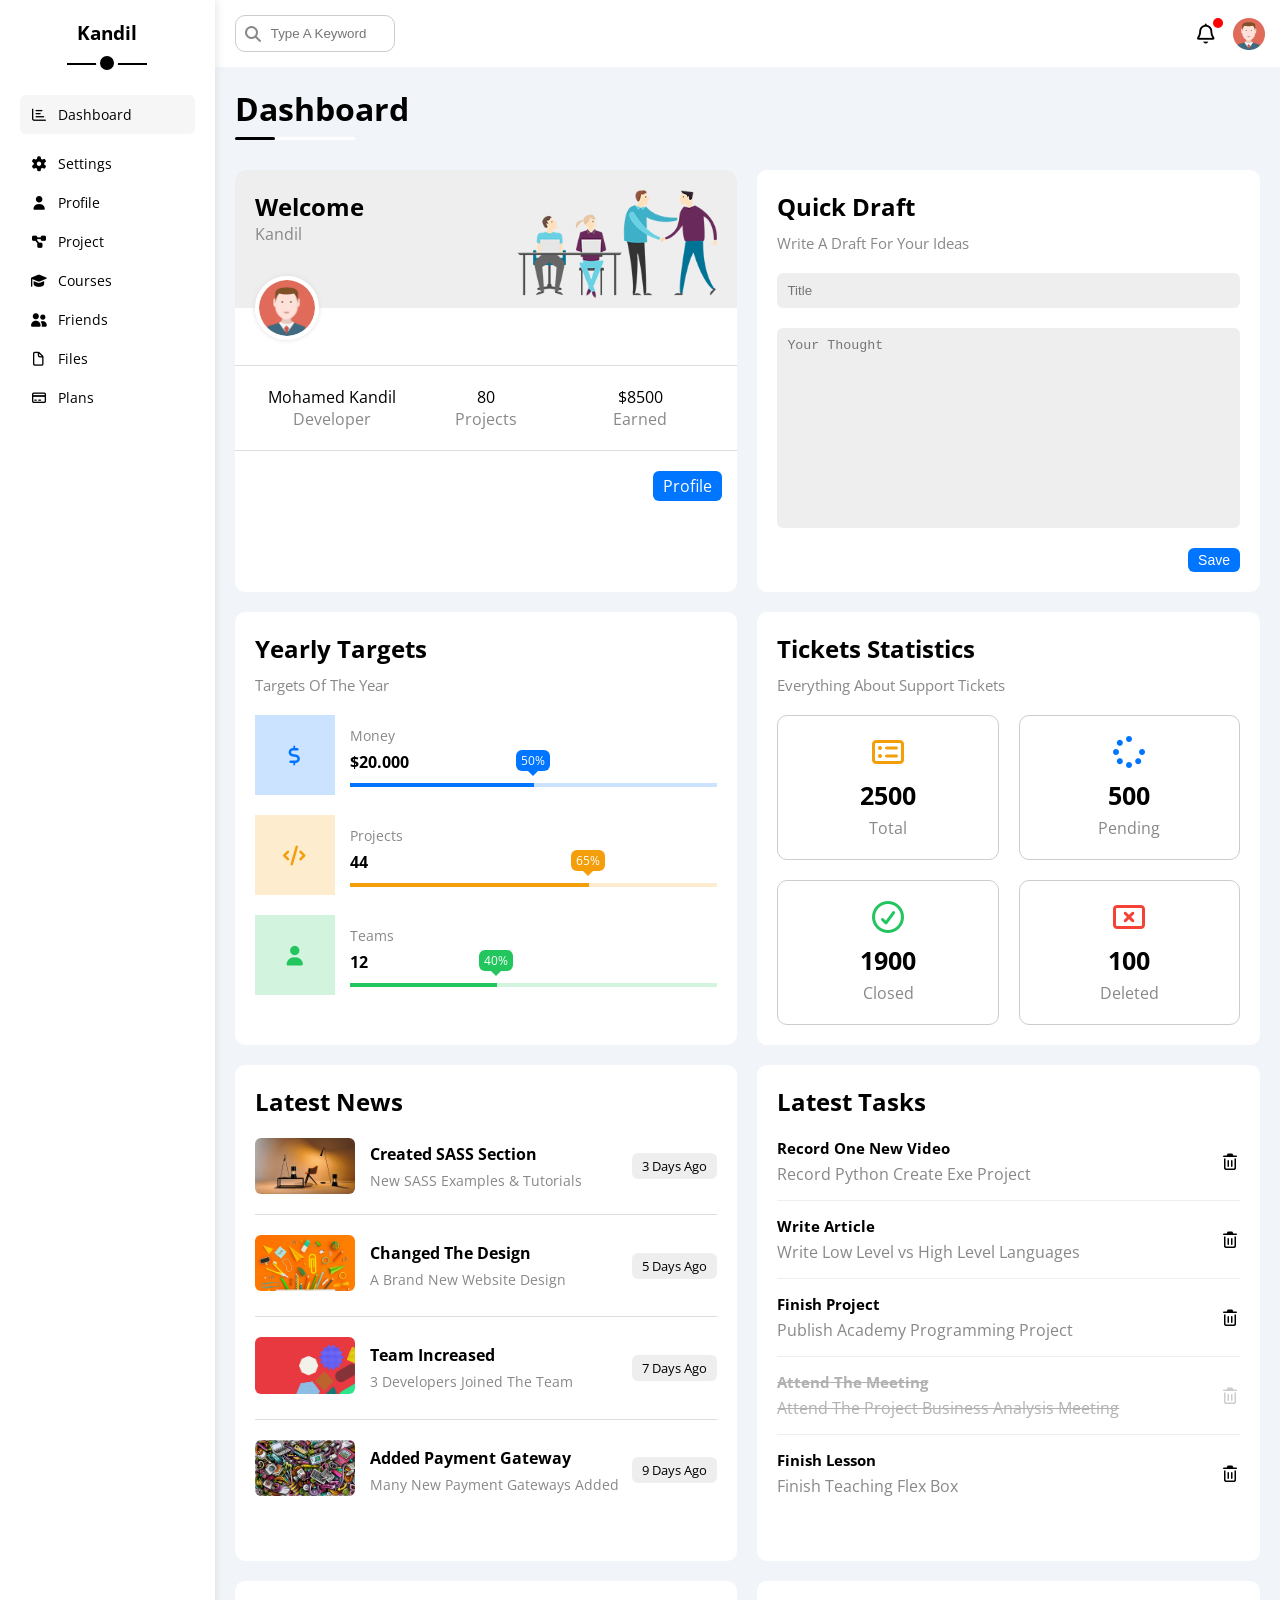
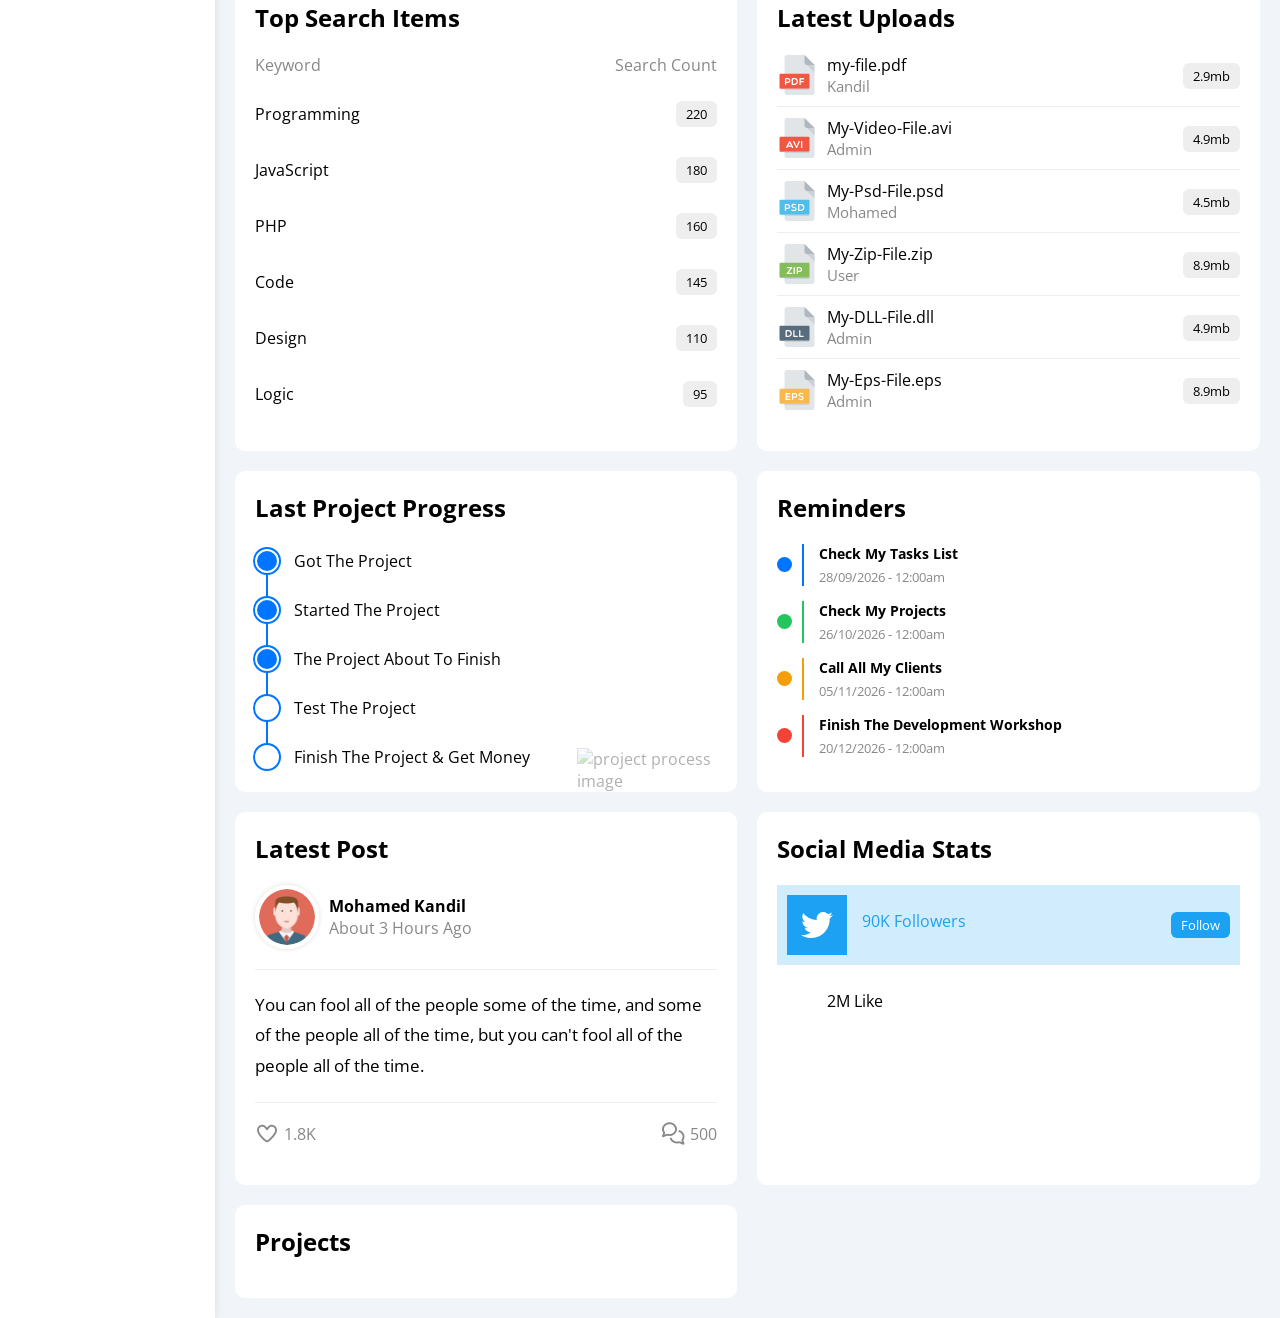
==== commit 5170d8ee: "Add Reminders Section" ====
--- a/index.html
+++ b/index.html
@@ -424,67 +424,67 @@
           <div class="uploads p-20 bg-white radius-10">
             <h2 class="mt-0 mb-20">Latest Uploads</h2>
 
-            <div class="upload-row d-flex flex-between mb-10 pb-10">
+            <div class="upload-row flex-between mb-10 pb-10">
               <div class="d-flex align-center">
                 <img src="images/pdf.svg" alt="pdf image" />
                 <div>
                   <span>my-file.pdf</span>
-                  <span class="d-block c-grey">Kandil</span>
+                  <span class="d-block c-grey fs-15">Kandil</span>
                 </div>
               </div>
               <div><span class="btn-shape bg-eee fs-13">2.9mb</span></div>
             </div>
 
-            <div class="upload-row d-flex flex-between mb-10 pb-10">
+            <div class="upload-row flex-between mb-10 pb-10">
               <div class="d-flex align-center">
                 <img src="images/avi.svg" alt="avi image" />
                 <div>
                   <span>My-Video-File.avi</span>
-                  <span class="d-block c-grey">Admin</span>
+                  <span class="d-block c-grey fs-15">Admin</span>
                 </div>
               </div>
               <div><span class="btn-shape bg-eee fs-13">4.9mb</span></div>
             </div>
 
-            <div class="upload-row d-flex flex-between mb-10 pb-10">
+            <div class="upload-row flex-between mb-10 pb-10">
               <div class="d-flex align-center">
                 <img src="images/psd.svg" alt="psd image" />
                 <div>
                   <span>My-Psd-File.psd</span>
-                  <span class="d-block c-grey">Mohamed</span>
+                  <span class="d-block c-grey fs-15">Mohamed</span>
                 </div>
               </div>
               <div><span class="btn-shape bg-eee fs-13">4.5mb</span></div>
             </div>
 
-            <div class="upload-row d-flex flex-between mb-10 pb-10">
+            <div class="upload-row flex-between mb-10 pb-10">
               <div class="d-flex align-center">
                 <img src="images/zip.svg" alt="psd image" />
                 <div>
                   <span>My-Zip-File.zip</span>
-                  <span class="d-block c-grey">User</span>
+                  <span class="d-block c-grey fs-15">User</span>
                 </div>
               </div>
               <div><span class="btn-shape bg-eee fs-13">8.9mb</span></div>
             </div>
 
-            <div class="upload-row d-flex flex-between mb-10 pb-10">
+            <div class="upload-row flex-between mb-10 pb-10">
               <div class="d-flex align-center">
                 <img src="images/dll.svg" alt="psd image" />
                 <div>
                   <span>My-DLL-File.dll</span>
-                  <span class="d-block c-grey">Admin</span>
+                  <span class="d-block c-grey fs-15">Admin</span>
                 </div>
               </div>
               <div><span class="btn-shape bg-eee fs-13">4.9mb</span></div>
             </div>
 
-            <div class="upload-row d-flex flex-between mb-10 pb-10">
+            <div class="upload-row flex-between mb-10 pb-10">
               <div class="d-flex align-center">
                 <img src="images/eps.svg" alt="psd image" />
                 <div>
                   <span>My-Eps-File.eps</span>
-                  <span class="d-block c-grey">Admin</span>
+                  <span class="d-block c-grey fs-15">Admin</span>
                 </div>
               </div>
               <div><span class="btn-shape bg-eee fs-13">8.9mb</span></div>
@@ -492,29 +492,75 @@
           </div>
           <!-- End Uploads -->
 
-          <!-- Start Project Progress -->
-          <div class="project-progress p-20 bg-white radius-10">
+          <!-- Start Last Project Progress -->
+          <div class="last-project p-20 bg-white radius-10 p-relative">
             <h2 class="mt-0 mb-20">Last Project Progress</h2>
-          </div>
-          <!-- End Project Progress -->
+            <ul class="m-0 p-relative">
+              <li class="mt-25 d-flex align-center done">Got The Project</li>
+              <li class="mt-25 d-flex align-center done">
+                Started The Project
+              </li>
+              <li class="mt-25 d-flex align-center done">
+                The Project About To Finish
+              </li>
+              <li class="mt-25 d-flex align-center curent">Test The Project</li>
+              <li class="mt-25 d-flex align-center">
+                Finish The Project & Get Money
+              </li>
+            </ul>
+            <img
+              src="images/project.png"
+              alt="project process image"
+              class="d-none-mobile"
+            />
+          </div>
+          <!-- End Last Project Progress -->
 
           <!-- Start Reminders -->
           <div class="reminders p-20 bg-white radius-10">
             <h2 class="mt-0 mb-20">Reminders</h2>
-            <ul class="p-20">
-              <li class="p-relative">
-                <span class="circle"></span>
+            <ul>
+              <li class="d-flex align-center mb-15">
+                <span class="circle bg-blue mr-10"></span>
+
                 <div class="pl-15 blue">
-                  <p class="fw-bold mb-5">Check My Tasks List</p>
-                  <span class="d-block c-grey">28/09/2022 - 12:00am </span>
+                  <p class="fs-14 fw-bold mb-5">Check My Tasks List</p>
+                  <span class="fs-13 d-block c-grey">28/09/2026 - 12:00am</span>
                 </div>
               </li>
 
-              <li class="p-relative">
-                <span class="circle"></span>
+              <li class="d-flex align-center mb-15">
+                <span class="circle bg-green mr-10"></span>
+
                 <div class="pl-15 green">
-                  <p class="fw-bold mb-5">Check My Tasks List</p>
-                  <span class="d-block c-grey">28/09/2022 - 12:00am </span>
+                  <p class="fs-14 fw-bold mb-5">Check My Projects</p>
+                  <span class="fs-13 d-block c-grey"
+                    >26/10/2026 - 12:00am
+                  </span>
+                </div>
+              </li>
+
+              <li class="d-flex align-center mb-15">
+                <span class="circle bg-orange mr-10"></span>
+
+                <div class="pl-15 orange">
+                  <p class="fs-14 fw-bold mb-5">Call All My Clients</p>
+                  <span class="fs-13 d-block c-grey"
+                    >05/11/2026 - 12:00am
+                  </span>
+                </div>
+              </li>
+
+              <li class="d-flex align-center mb-15">
+                <span class="circle bg-red mr-10"></span>
+
+                <div class="pl-15 red">
+                  <p class="fs-14 fw-bold mb-5">
+                    Finish The Development Workshop
+                  </p>
+                  <span class="fs-13 d-block c-grey"
+                    >20/12/2026 - 12:00am
+                  </span>
                 </div>
               </li>
             </ul>
--- a/css/framework.css
+++ b/css/framework.css
@@ -80,7 +80,7 @@
 .pb-20 {
   padding-bottom: 20px;
 }
-.pl-15{
+.pl-15 {
   padding-left: 15px;
 }
 /* End Padding */
@@ -104,6 +104,9 @@
 .mt-20 {
   margin-top: 20px;
 }
+.mt-25 {
+  margin-top: 25px;
+}
 .mr-10 {
   margin-right: 10px;
 }
@@ -165,6 +168,9 @@
 .bg-white {
   background-color: white;
 }
+.bg-eee {
+  background-color: #eee;
+}
 .bg-grey {
   background-color: #f6f6f6;
 }
@@ -177,8 +183,8 @@
 .bg-green {
   background-color: var(--green-color);
 }
-.bg-eee {
-  background-color: #eee;
+.bg-red {
+  background-color: var(--red-color);
 }
 /* End Background - Colors */
 
--- a/css/master.css
+++ b/css/master.css
@@ -383,32 +383,66 @@
 }
 /* End Uploads */
 /* Start Project Progress */
+.last-project ul::before {
+  content: "";
+  position: absolute;
+  left: 11px;
+  width: 2px;
+  height: 100%;
+  background-color: var(--blue-color);
+}
+.last-project ul li::before {
+  content: "";
+  width: 20px;
+  height: 20px;
+  /* display: block; */
+  border-radius: 50%;
+  background-color: white;
+  border: 2px solid white;
+  outline: 2px solid var(--blue-color);
+  margin-right: 15px;
+  z-index: 1;
+}
+.last-project ul li.done::before {
+  background-color: var(--blue-color);
+}
+.last-project ul li.curent::before {
+  animation: change-color 0.8s infinite alternate;
+}
+@keyframes change-color {
+  from {
+    background-color: var(--blue-color);
+  }
+  to {
+    background-color: white;
+  }
+}
+.last-project img {
+  content: "";
+  position: absolute;
+  right: 0;
+  bottom: 0;
+  width: 160px;
+  opacity: 0.3;
+}
 /* End Project Progress */
 /* Start Reminders */
-.reminders .circle {
-  content: "";
-  position: absolute;
-  width: 14px;
-  height: 14px;
+.reminders ul li .circle {
+  width: 15px;
+  height: 15px;
   border-radius: 50%;
-  background-color: var(--blue-color);
-  top: 50%;
-  left: -20px;
-  transform: translate(-50%, -50%);
-}
-.reminders .circle {
-  content: "";
-  position: absolute;
-  width: 14px;
-  height: 14px;
-  border-radius: 50%;
-  background-color: var(--green-color);
-  top: 50%;
-  left: -20px;
-  transform: translate(-50%, -50%);
-}
-.reminders ul li .blue {
+}
+.reminders ul li > .blue {
   border-left: 2px solid var(--blue-color);
+}
+.reminders ul li > .green {
+  border-left: 2px solid var(--green-color);
+}
+.reminders ul li > .orange {
+  border-left: 2px solid var(--orange-color);
+}
+.reminders ul li > .red {
+  border-left: 2px solid var(--red-color);
 }
 /* End Reminders */
 /* Start Post */
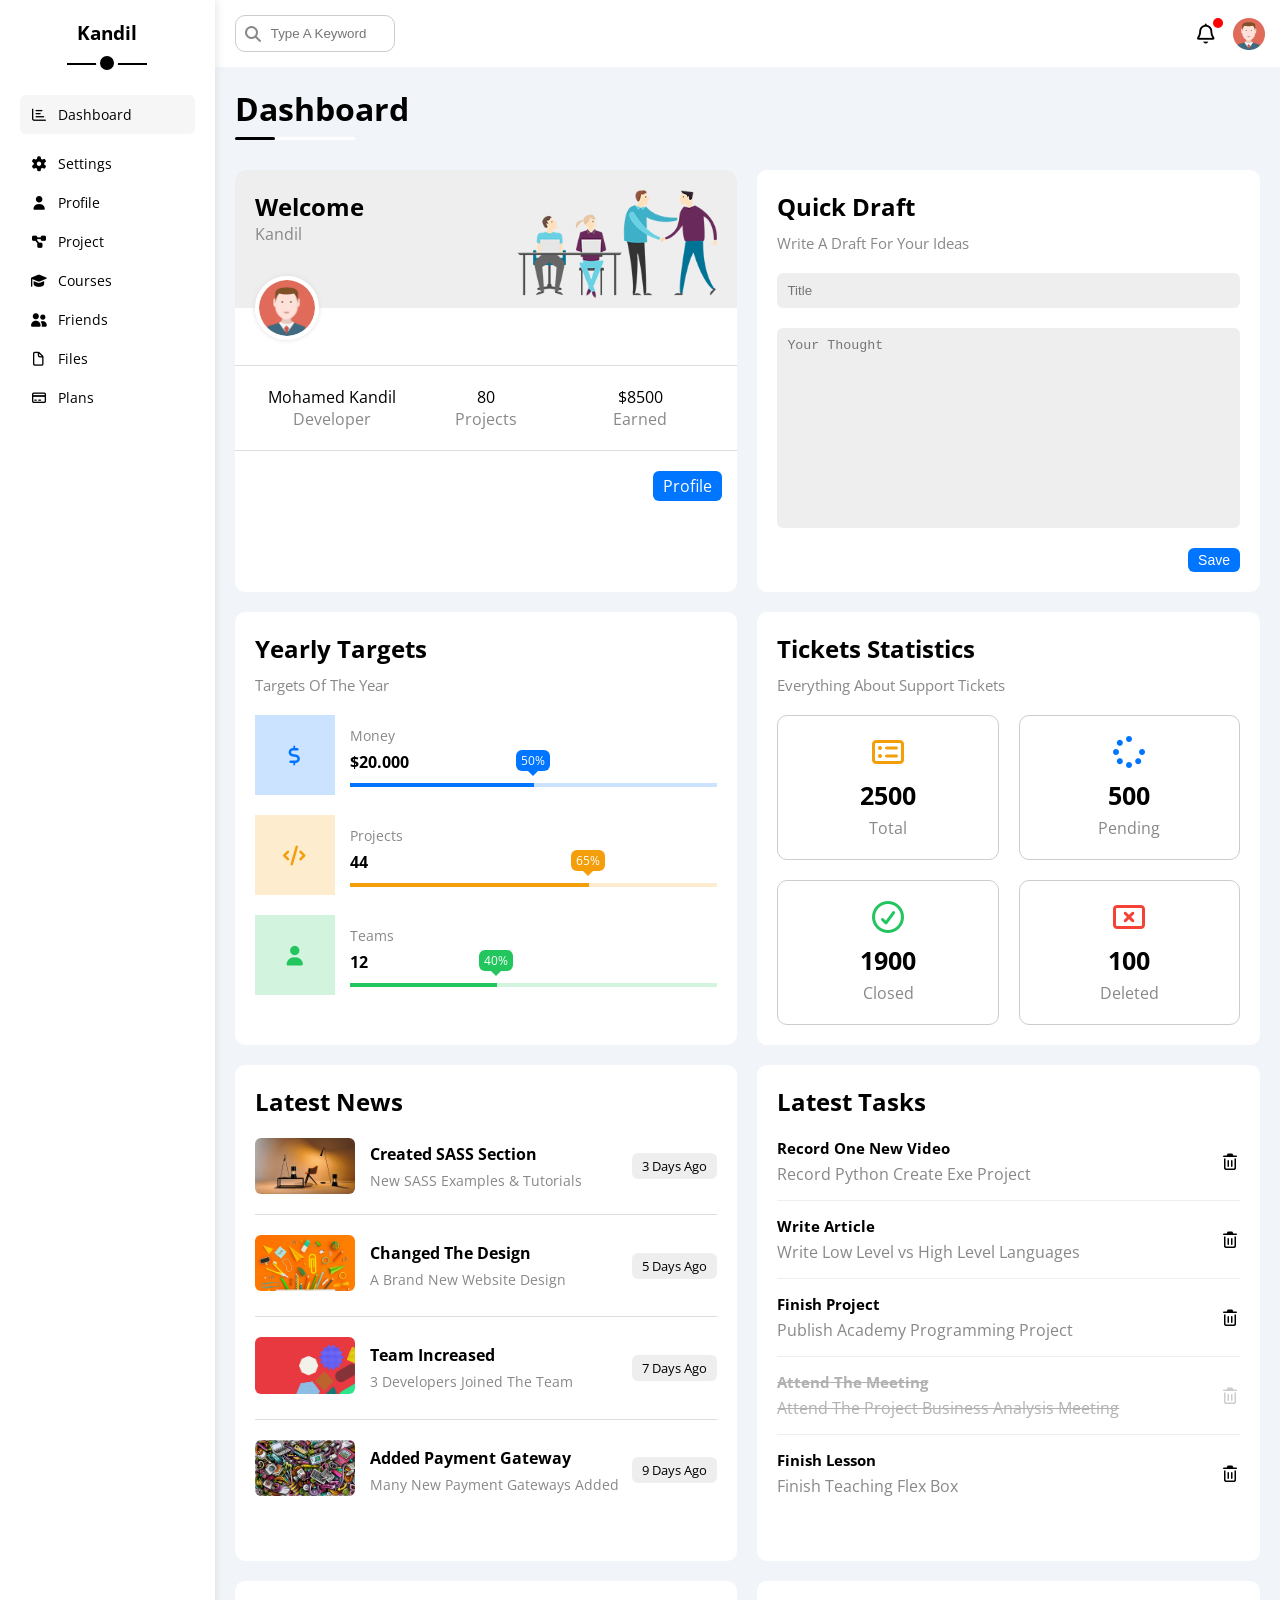
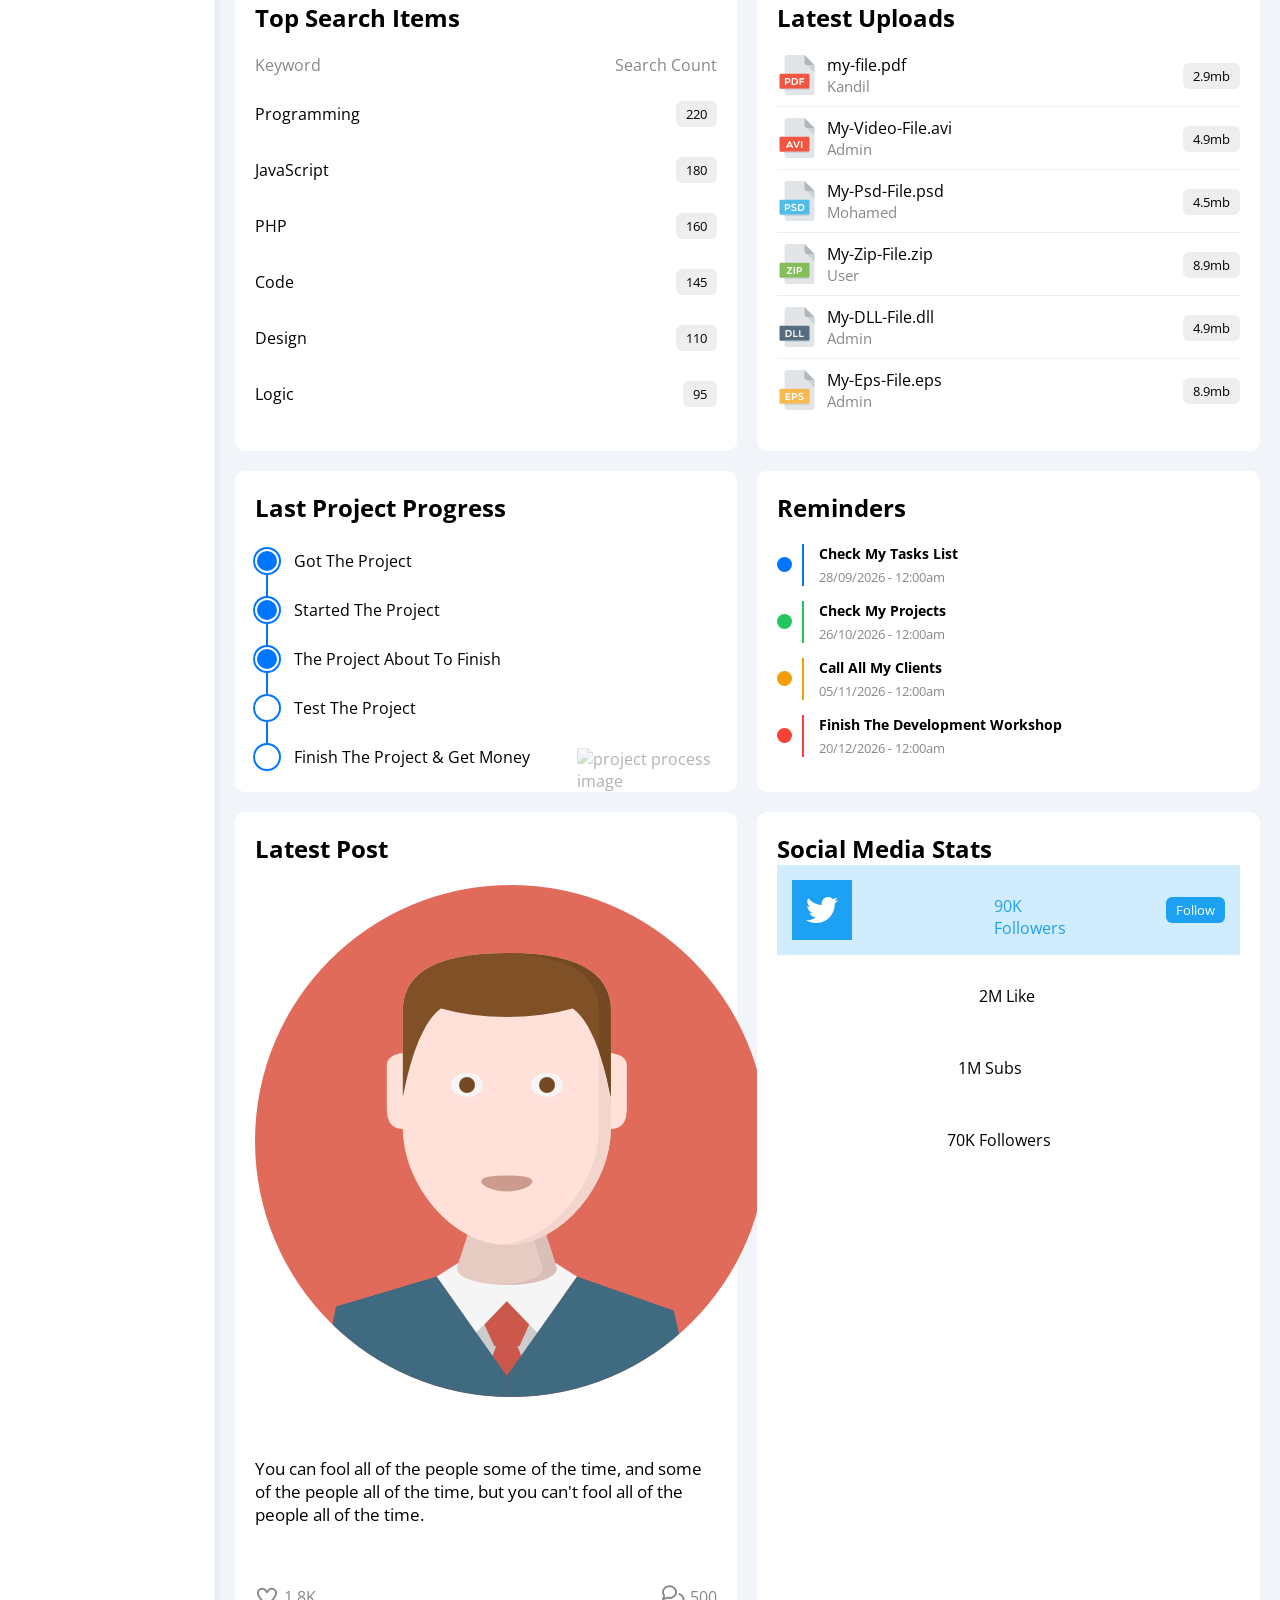
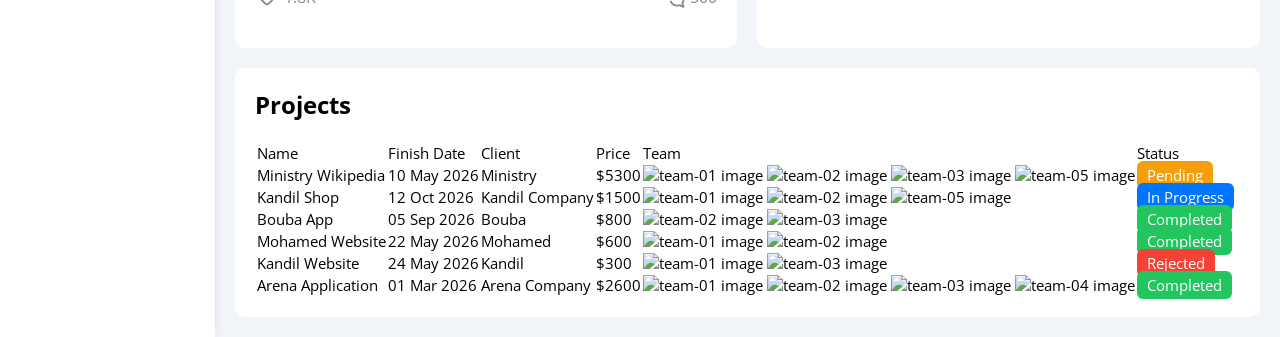
==== commit f9f982fe: "update" ====
--- a/index.html
+++ b/index.html
@@ -132,6 +132,7 @@
         <h1 class="p-relative">Dashboard</h1>
         <!-- End Heading -->
 
+        <!-- Start Wrapper -->
         <div class="wrapper d-grid gap-20">
           <!-- Start  Box Welcome -->
           <div class="welcome bg-white radius-10 txt-c-mobile">
@@ -517,7 +518,7 @@
           <!-- End Last Project Progress -->
 
           <!-- Start Reminders -->
-          <div class="reminders p-20 bg-white radius-10">
+          <div class="reminders p-20 bg-white radius-10 p-relative">
             <h2 class="mt-0 mb-20">Reminders</h2>
             <ul>
               <li class="d-flex align-center mb-15">
@@ -568,23 +569,26 @@
           <!-- End Reminders -->
 
           <!-- Start Post -->
-          <div class="post p-20 bg-white radius-10">
+          <div class="latest-post p-20 bg-white radius-10">
             <h2 class="mt-0 mb-20">Latest Post</h2>
             <div class="post-header d-flex align-center pb-20">
               <img src="images/avatar.png" alt="avatar image" />
               <div>
-                <span class="d-block fw-bold">Mohamed Kandil</span>
-                <span class="d-block c-grey">About 3 Hours Ago</span>
-              </div>
-            </div>
-            <div class="post-paragraph pt-20 pb-20 fs-17">
+                <span class="d-block mb-5 fw-bold">Mohamed Kandil</span>
+                <span class="d-block fs-14 c-grey">About 4 Hours Ago</span>
+              </div>
+            </div>
+
+            <div
+              class="post-paragraph pt-20 pb-20 mt-20 mb-20 fs-17 txt-c-mobile"
+            >
               <p>
                 You can fool all of the people some of the time, and some of the
                 people all of the time, but you can't fool all of the people all
                 of the time.
               </p>
             </div>
-            <div class="icons d-flex flex-between pt-20 pb-20 c-grey">
+            <div class="icons flex-between pt-20 pb-20 c-grey">
               <div>
                 <i class="fa-regular fa-heart fa-lg"></i>
                 <span>1.8K</span>
@@ -598,36 +602,160 @@
           <!-- End Post -->
 
           <!-- Start Social Media -->
-          <div class="social-media p-20 bg-white radius-10">
-            <h2 class="mt-0 mb-20">Social Media Stats</h2>
-            <div class="box twitter flex-between p-10 mb-10">
-              <i
-                class="fa-brands fa-twitter fa-2x c-white d-flex flex-center"
-              ></i>
-              <span class="social-stats">90K Followers</span>
-              <a href="#" class="btn-shape fs-13 c-white">Follow</a>
-            </div>
-
-            <div class="box facebook flex-between p-10 mb-10">
-              <i
-                class="fa-brands fa-facebook-f fa-2x c-white d-flex flex-center"
-              ></i>
-              <span class="social-stats">2M Like</span>
-              <a href="#" class="btn-shape fs-13 c-white">Like</a>
+          <div class="social-media p-20 bg-white radius-10 p-relative">
+            <h2 class="mt-0 mb-25">Social Media Stats</h2>
+
+            <div class="box twitter p-15 flex-between p-relative mb-10">
+              <i class="fa-brands fa-twitter fa-2x flex-center c-white"></i>
+              <span>90K Followers</span>
+              <a href="#" class="btn-shape c-white fs-13">Follow</a>
+            </div>
+
+            <div class="box facebook p-15 flex-between p-relative mb-10">
+              <i class="fa-brands fa-facebook fa-2x flex-center c-white"></i>
+              <span>2M Like</span>
+              <a href="#" class="btn-shape c-white fs-13">Like</a>
+            </div>
+
+            <div class="box youtube p-15 flex-between p-relative mb-10">
+              <i class="fa-brands fa-youtube fa-2x flex-center c-white"></i>
+              <span>1M Subs</span>
+              <a href="#" class="btn-shape c-white fs-13">Subscribe</a>
+            </div>
+
+            <div class="box linkedin p-15 flex-between p-relative mb-10">
+              <i class="fa-brands fa-linkedin fa-2x flex-center c-white"></i>
+              <span>70K Followers</span>
+              <a href="#" class="btn-shape c-white fs-13">Follow</a>
             </div>
           </div>
           <!-- End Social Media -->
-
-          <!-- Start Projects - table -->
-          <div class="project-table p-20 bg-white radius-10 w-full">
-            <h2 class="mt-0 mb-20">Projects</h2>
-          </div>
-          <!-- End  Projects - table -->
         </div>
+        <!-- End Wrapper -->
+
+        <!-- Start Projects - table  Outside Wrapper -->
+        <div class="project-table p-20 m-20 bg-white radius-10">
+          <h2 class="mt-0 mb-20">Projects</h2>
+          <div class="responsive-table">
+            <table class="fs-15">
+              <thead>
+                <tr>
+                  <td>Name</td>
+                  <td>Finish Date</td>
+                  <td>Client</td>
+                  <td>Price</td>
+                  <td>Team</td>
+                  <td>Status</td>
+                </tr>
+              </thead>
+              <tbody>
+                <tr>
+                  <td>Ministry Wikipedia</td>
+                  <td>10 May 2026</td>
+                  <td>Ministry</td>
+                  <td>$5300</td>
+                  <td>
+                    <img src="images/team-01.png" alt="team-01 image" />
+                    <img src="images/team-02.png" alt="team-02 image" />
+                    <img src="images/team-03.png" alt="team-03 image" />
+                    <img src="images/team-05.png" alt="team-05 image" />
+                  </td>
+                  <td>
+                    <span class="btn-shape bg-orange txt-center c-white"
+                      >Pending</span
+                    >
+                  </td>
+                </tr>
+
+                <tr>
+                  <td>Kandil Shop</td>
+                  <td>12 Oct 2026</td>
+                  <td>Kandil Company</td>
+                  <td>$1500</td>
+                  <td>
+                    <img src="images/team-01.png" alt="team-01 image" />
+                    <img src="images/team-02.png" alt="team-02 image" />
+                    <img src="images/team-05.png" alt="team-05 image" />
+                  </td>
+                  <td>
+                    <span class="btn-shape bg-blue txt-center c-white"
+                      >In Progress</span
+                    >
+                  </td>
+                </tr>
+
+                <tr>
+                  <td>Bouba App</td>
+                  <td>05 Sep 2026</td>
+                  <td>Bouba</td>
+                  <td>$800</td>
+                  <td>
+                    <img src="images/team-02.png" alt="team-02 image" />
+                    <img src="images/team-03.png" alt="team-03 image" />
+                  </td>
+                  <td>
+                    <span class="btn-shape bg-green txt-center c-white"
+                      >Completed</span
+                    >
+                  </td>
+                </tr>
+
+                <tr>
+                  <td>Mohamed Website</td>
+                  <td>22 May 2026</td>
+                  <td>Mohamed</td>
+                  <td>$600</td>
+                  <td>
+                    <img src="images/team-01.png" alt="team-01 image" />
+                    <img src="images/team-02.png" alt="team-02 image" />
+                  </td>
+                  <td>
+                    <span class="btn-shape bg-green txt-center c-white"
+                      >Completed</span
+                    >
+                  </td>
+                </tr>
+
+                <tr>
+                  <td>Kandil Website</td>
+                  <td>24 May 2026</td>
+                  <td>Kandil</td>
+                  <td>$300</td>
+                  <td>
+                    <img src="images/team-01.png" alt="team-01 image" />
+                    <img src="images/team-03.png" alt="team-03 image" />
+                  </td>
+                  <td>
+                    <span class="btn-shape bg-red txt-center c-white"
+                      >Rejected</span
+                    >
+                  </td>
+                </tr>
+
+                <tr>
+                  <td>Arena Application</td>
+                  <td>01 Mar 2026</td>
+                  <td>Arena Company</td>
+                  <td>$2600</td>
+                  <td>
+                    <img src="images/team-01.png" alt="team-01 image" />
+                    <img src="images/team-02.png" alt="team-02 image" />
+                    <img src="images/team-03.png" alt="team-03 image" />
+                    <img src="images/team-04.png" alt="team-04 image" />
+                  </td>
+                  <td>
+                    <span class="btn-shape bg-green txt-center c-white"
+                      >Completed</span
+                    >
+                  </td>
+                </tr>
+              </tbody>
+            </table>
+          </div>
+        </div>
+        <!-- End  Projects - table  Outside Wrapper -->
       </div>
       <!-- End Content -->
     </div>
   </body>
 </html>
-<!--  -->
-<!-- <i class="fa-solid fa-user fa-lg green"></i> -->
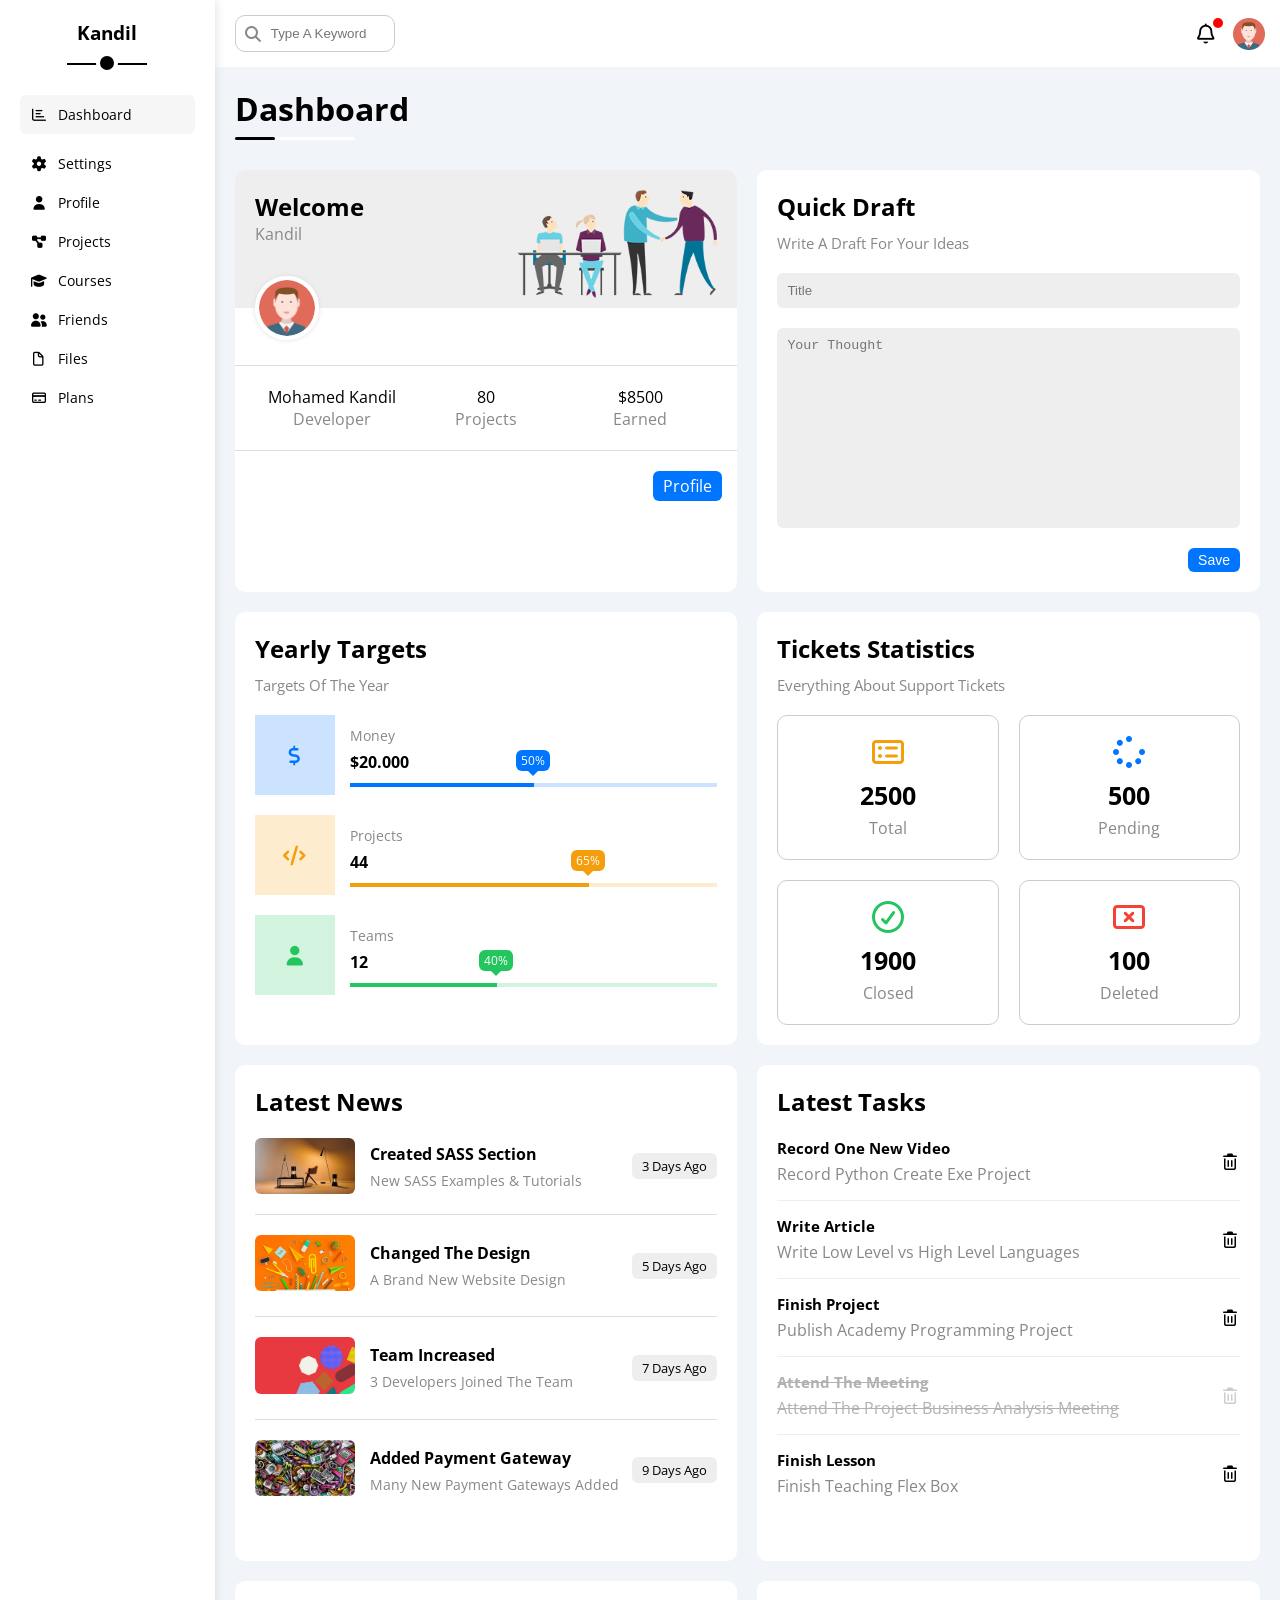
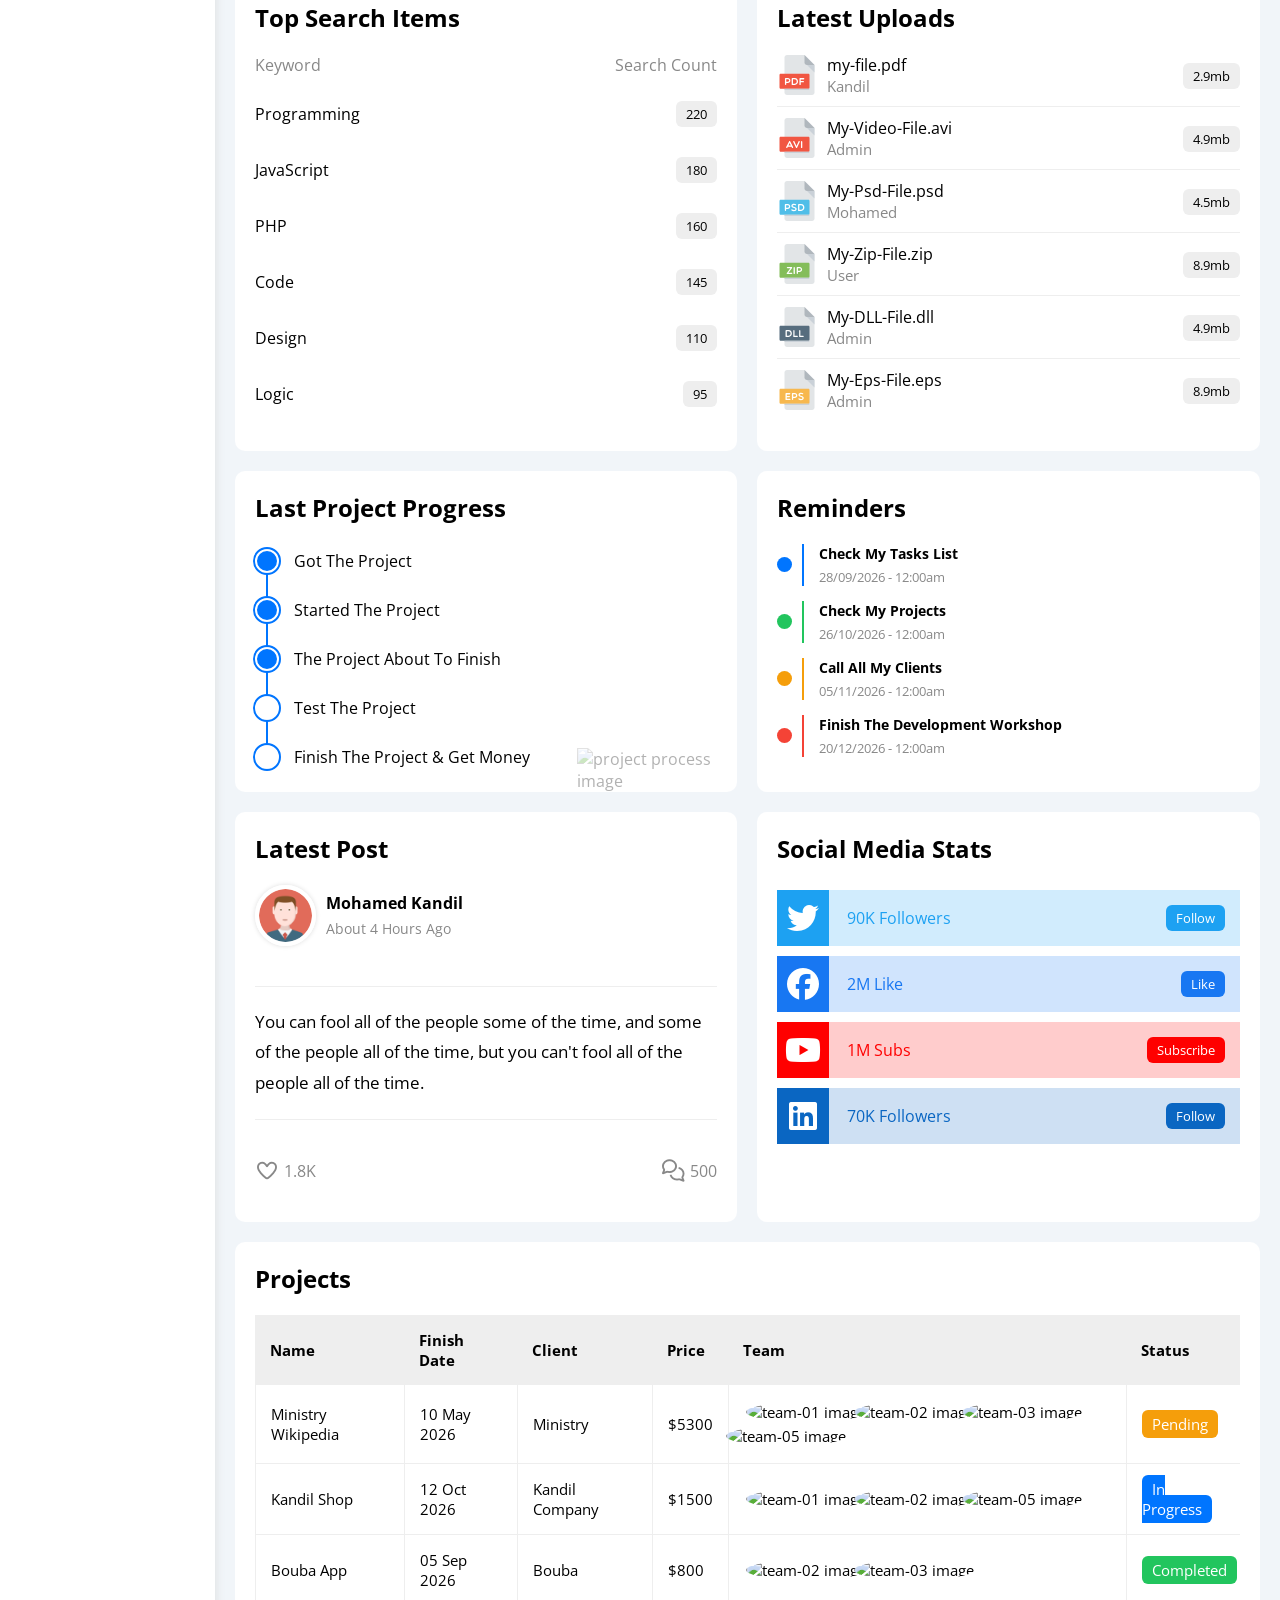
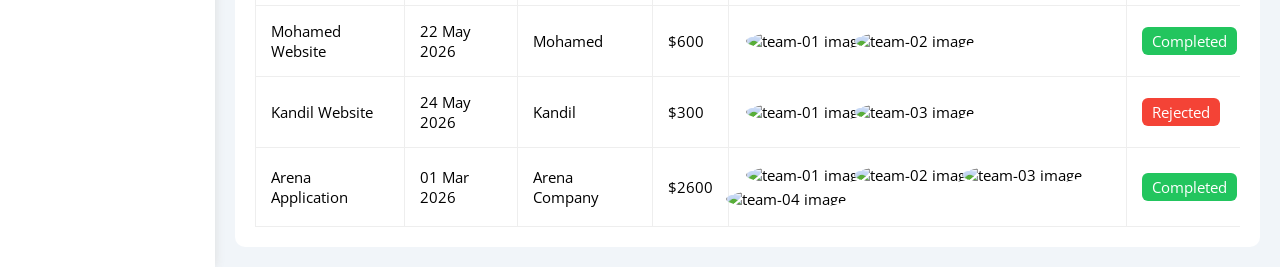
==== commit 9f72e655: "add pages withou coding" ====
--- a/index.html
+++ b/index.html
@@ -62,10 +62,10 @@
           <li>
             <a
               class="d-flex align-center c-black fs-14 radius-6 p-10"
-              href="project.html"
+              href="projects.html"
             >
               <i class="fa-solid fa-diagram-project fa-fw"></i>
-              <span>Project</span>
+              <span>Projects</span>
             </a>
           </li>
 
--- a/css/framework.css
+++ b/css/framework.css
@@ -46,6 +46,15 @@
 }
 /* End Box Model */
 
+/* Start Position */
+.p-relative {
+  position: relative;
+}
+.p-absolute {
+  position: absolute;
+}
+/* End Position*/
+
 /* Start Padding */
 .p-0 {
   padding: 0;
@@ -89,6 +98,12 @@
 .m-0 {
   margin: 0;
 }
+.m-10 {
+  margin: 10px;
+}
+.m-15 {
+  margin: 15px;
+}
 .m-20 {
   margin: 20px;
 }
@@ -130,6 +145,9 @@
 }
 .mb-20 {
   margin-bottom: 20px;
+}
+.mb-25 {
+  margin-bottom: 25px;
 }
 .ml-10 {
   margin-left: 10px;
@@ -161,7 +179,6 @@
 .c-ccc {
   color: #ccc;
 }
-
 /* End Colors */
 
 /* Start Background - Colors */
@@ -228,23 +245,23 @@
 .radius-10 {
   border-radius: 10px;
 }
+.border-none {
+  border: none;
+}
+.border-ccc {
+  border: 1px solid #ccc;
+}
 /* End Border */
 
-/* Start Position */
-.p-relative {
-  position: relative;
-}
-.p-absolute {
-  position: absolute;
-}
-/* End Position*/
-
-/* Start Width */
+/* Start Width + height */
 .w-full {
   width: 100%;
 }
 .w-fit {
   width: fit-content;
+}
+.h-full {
+  height: 100%;
 }
 /* End Width */
 
--- a/css/master.css
+++ b/css/master.css
@@ -446,59 +446,379 @@
 }
 /* End Reminders */
 /* Start Post */
-.post img {
-  width: 64px;
-  height: 64px;
+.latest-post img {
+  width: 61px;
+  height: 61px;
   border-radius: 50%;
   border: 4px solid white;
   box-shadow: 0 0 5px #ddd;
   margin-right: 10px;
 }
-.post .post-header {
+
+.latest-post .post-paragraph {
+  line-height: 1.8;
+  border-top: 1px solid #eee;
   border-bottom: 1px solid #eee;
 }
-.post .post-paragraph {
-  line-height: 1.8;
-  border-bottom: 1px solid #eee;
-}
 /* End Post */
 
 /* Start Social Mediad */
+.social-media .box {
+  padding-left: 70px;
+  cursor: pointer;
+}
+.social-media .box i {
+  position: absolute;
+  top: 0;
+  left: 0;
+  width: 52px;
+  height: 100%;
+  transition: 0.3s;
+}
+.social-media .box i:hover {
+  transform: rotate(5deg);
+}
 .social-media .box.twitter {
   background-color: rgb(29 161 242 / 20%);
-}
-.social-media .social-stats {
-  flex: 1;
-}
-.social-media .box.twitter i {
-  background-color: #1da1f2;
-  width: 60px;
-  height: 60px;
-  transition: 0.3s;
-}
-.social-media .box i:hover {
-  transform: rotate(5deg);
-}
-
-.social-media .box.twitter span {
-  width: 60px;
-  height: 60px;
-  padding: 15px 15px 15px;
   color: #1da1f2;
 }
+.social-media .box.twitter i,
 .social-media .box.twitter a {
   background-color: #1da1f2;
 }
-
-/* Twitter #1da1f2*/
-/* Facebook #1877f2*/
-/* YouTube #ff0000*/
-/* LinkedIn #0a66c2*/
-/*  */
-/* <i class="fa-brands fa-youtube"></i> */
-/*<i class="fa-brands fa-linkedin"></i> */
-
+.social-media .box.facebook {
+  background-color: rgb(24 119 242 / 20%);
+  color: #1877f2;
+}
+.social-media .box.facebook i,
+.social-media .box.facebook a {
+  background-color: #1877f2;
+}
+.social-media .box.youtube {
+  background-color: rgb(255 0 0 / 20%);
+  color: #ff0000;
+}
+.social-media .box.youtube i,
+.social-media .box.youtube a {
+  background-color: #ff0000;
+}
+.social-media .box.linkedin {
+  background-color: rgb(10 102 194 / 20%);
+  color: #0a66c2;
+}
+.social-media .box.linkedin i,
+.social-media .box.linkedin a {
+  background-color: #0a66c2;
+}
 /* End Social Mediad */
+
 /* Start Projects - table  */
+.project-table .responsive-table {
+  overflow-x: auto;
+}
+.project-table table {
+  width: 100%; /*علشان يملى الشاشة*/
+  min-width: 1000px; /*علشان اما تصغر الشاشة الكلام مايدخلش في بعضة*/
+  border-spacing: 0;
+}
+
+.project-table table thead {
+  font-weight: bold;
+  background-color: #eee;
+}
+.project-table table td {
+  padding: 15px;
+}
+.project-table table tbody td {
+  border-bottom: 1px solid #eee;
+  border-left: 1px solid #eee;
+  transition: 0.3s;
+}
+.project-table table tbody td:last-child {
+  border-right: 1px solid #eee;
+}
+.project-table table tbody tr:hover td {
+  background-color: #f7f7f7;
+}
+.project-table table tbody img {
+  width: 32px;
+  height: 32px;
+  border-radius: 50%;
+  padding: 2px;
+}
+.project-table table tbody img:not(:first-child) {
+  margin-left: -20px;
+}
 /* End Projects - table  */
 /* End Wrapper */
+/* Start Dashboard Page */
+/* End Dashboard Page */
+
+/* Start Settings Page */
+/* Start Site Control */
+.toggle-checkbox {
+  appearance: none;
+  display: none; /*علشان كان فيه مسافة فوقة*/
+}
+.toggle-switch {
+  background-color: #ddd;
+  width: 78px;
+  height: 32px;
+  border-radius: 16px;
+  position: relative;
+  cursor: pointer;
+}
+.toggle-switch::before {
+  content: "\f00d";
+  position: absolute;
+  font-weight: 900;
+  font-family: var(--fa-family-classic);
+  background-color: white;
+  color: #eee;
+  width: 24px;
+  height: 24px;
+  border-radius: 50%;
+  top: 4px;
+  left: 4px;
+  display: flex;
+  justify-content: center;
+  align-items: center;
+  transition: 0.3s;
+}
+.toggle-checkbox:checked + .toggle-switch {
+  background-color: var(--blue-color);
+}
+.toggle-checkbox:checked + .toggle-switch::before {
+  left: 50px;
+  content: "\f00c";
+  color: var(--blue-color);
+}
+.site-control textarea {
+  resize: none;
+  width: 100%;
+  min-height: 150px;
+  padding: 10px;
+  border-radius: 10px;
+  border: 1px solid #ccc;
+  caret-color: var(--blue-color);
+}
+/* End Site Control */
+/* Start General Info */
+.general-info .email {
+  display: inline-flex;
+  width: calc(100% - 80px);
+}
+.general-info input:disabled {
+  cursor: no-drop;
+}
+/* End General Info */
+/* Start Security Info */
+.security-info .security-box {
+  padding-bottom: 15px;
+}
+.security-info .security-box:not(:last-child) {
+  border-bottom: 1px solid #eee;
+}
+.security-box .change {
+  transition: 0.3s;
+}
+.security-box .change:hover {
+  background-color: var(--blue-alt-color);
+}
+
+/* End Security Info */
+
+/* Start Social Info */
+.social-info .social-box i {
+  background-color: #f6f6f6;
+  height: 40px;
+  width: 40px;
+  border: 1px solid #ddd;
+  border-right: none;
+  border-radius: 6px 0 0 6px;
+  transition: 0.3s;
+}
+.social-info .social-box input {
+  background-color: #f6f6f6;
+  height: 40px;
+
+  border: 1px solid #ddd;
+  border-radius: 0 6px 6px 0;
+  caret-color: var(--blue-color);
+}
+/* .social-info .social-box:focus-within i {
+  color: black;
+} */
+/*OR .social-info .social-box:has(input.twitter:focus) i*/
+.social-info .social-box:has(input.twitter:focus) i {
+  color: #1da1f2;
+}
+.social-info .social-box:has(input.facebook:focus) i {
+  color: #1877f2;
+}
+.social-info .social-box:has(input.linkedin:focus) i {
+  color: #0a66c2;
+}
+.social-info .social-box:has(input.youtube:focus) i {
+  color: #ff0000;
+}
+/* End Social Info */
+
+/* Start Widgets Control */
+.widgets-control .control label {
+  padding-left: 30px;
+  cursor: pointer;
+  position: relative;
+}
+.widgets-control .control label::before {
+  content: "";
+  position: absolute;
+  width: 14px;
+  height: 14px;
+  border: 2px solid var(--grey-color);
+  border-radius: 4px;
+  top: 50%;
+  left: 0;
+  margin-top: -8px;
+  transition: 0.3s;
+}
+.widgets-control .control:hover label::before {
+  border-color: var(--blue-color);
+}
+.widgets-control .control label::after {
+  content: "\f00c";
+  position: absolute;
+  font-weight: 900;
+  font-family: var(--fa-family-classic);
+  top: 50%;
+  left: 0;
+  margin-top: -8px;
+  display: flex;
+  justify-content: center;
+  align-items: center;
+  font-size: 12px;
+  background-color: var(--blue-alt-color);
+  color: white;
+  width: 18px;
+  height: 18px;
+  border-radius: 4px;
+  transform: scale(0);
+  transition: 0.3s;
+}
+.widgets-control .control input[type="checkbox"]:checked + label::after {
+  transform: scale(1) rotate(360deg);
+}
+.widgets-control .control input[type="checkbox"] {
+  -webkit-appearance: none;
+  appearance: none;
+}
+/* End Widgets Control */
+
+/* Start Backup Manager */
+.backup-control .backup label {
+  padding-left: 30px;
+  cursor: pointer;
+  position: relative;
+}
+.backup-control .backup label::before {
+  content: "";
+  position: absolute;
+  width: 18px;
+  height: 18px;
+  border: 2px solid var(--grey-color);
+  border-radius: 50%;
+  top: 50%;
+  left: 0;
+  margin-top: -9px;
+  transition: 0.3s;
+}
+.backup-control .backup label::after {
+  content: "";
+  position: absolute;
+  width: 12px;
+  height: 12px;
+  background-color: var(--blue-color);
+  border-radius: 50%;
+  top: 70%;
+  left: 5px;
+  margin-top: -9px;
+  transform: scale(0);
+  transition: 0.3s;
+}
+.backup-control .backup input[type="radio"]:checked + label::before {
+  border-color: var(--blue-color);
+}
+.backup-control .backup input[type="radio"]:checked + label::after {
+  transform: scale(1);
+}
+.backup-control .backup input[type="radio"] {
+  -webkit-appearance: none;
+  appearance: none;
+}
+/*
+.backup-control .servers {
+  border-top: 1px solid #eee;
+  padding-top: 20px;
+}
+.backup-control .servers .server {
+  border: 2px solid #eee;
+  position: relative;
+  margin: 5px;
+
+}
+.backup-control .servers .server label {
+  cursor: pointer;
+  display: block;
+  text-align: center;
+}
+
+.backup-control .servers .server i {
+  margin: 0 auto 10px;
+}
+.backup-control .servers input[type="radio"]:checked + .server {
+  border-color: var(--blue-color);
+  color: var(--blue-color);
+}
+.backup-control .servers input[type="radio"] {
+  -webkit-appearance: none;
+  appearance: none;
+}
+@media (max-width: 767px) {
+  .backup-control .servers {
+    flex-wrap: wrap;
+  }
+}
+*/
+
+.backup-control .servers {
+  border-top: 1px solid #eee;
+  padding-top: 20px;
+}
+.backup-control .servers .server {
+  margin: 15px;
+  border: 2px solid #EEE;
+}
+.backup-control .servers label{
+  display: flex;
+  flex-direction: column;
+  padding: 10px 0;
+  cursor: pointer;
+}
+.backup-control .servers label i{
+  margin: 0 auto 10px;
+}
+.backup-control .servers input[type="radio"]:checked + .server{
+  border-color: var(--blue-color);
+  color: var(--blue-color);
+}
+.backup-control .servers input[type="radio"] {
+  -webkit-appearance: none;
+  appearance: none;
+}
+@media(max-width:767px){
+  .backup-control .servers{
+    flex-wrap: wrap;
+  }
+}
+/* End Backup Manager */
+/* End Settings Page */
